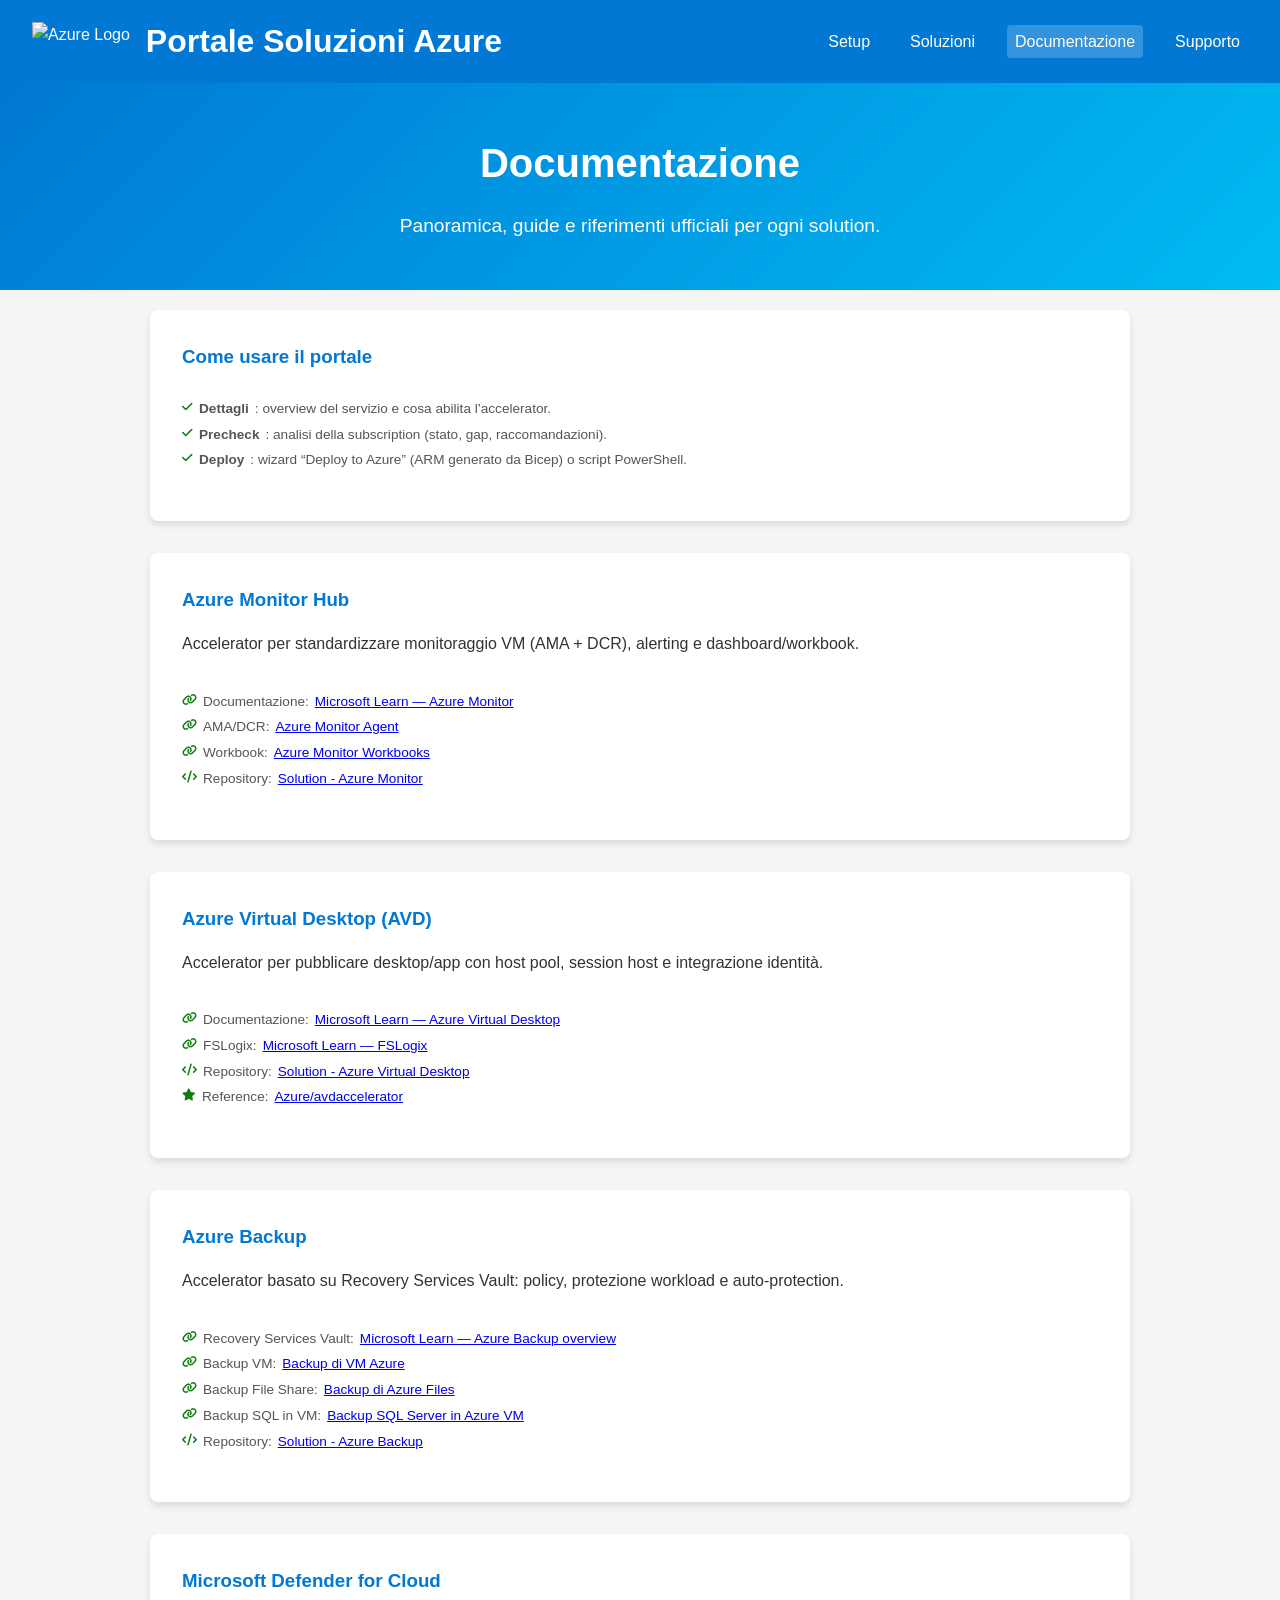
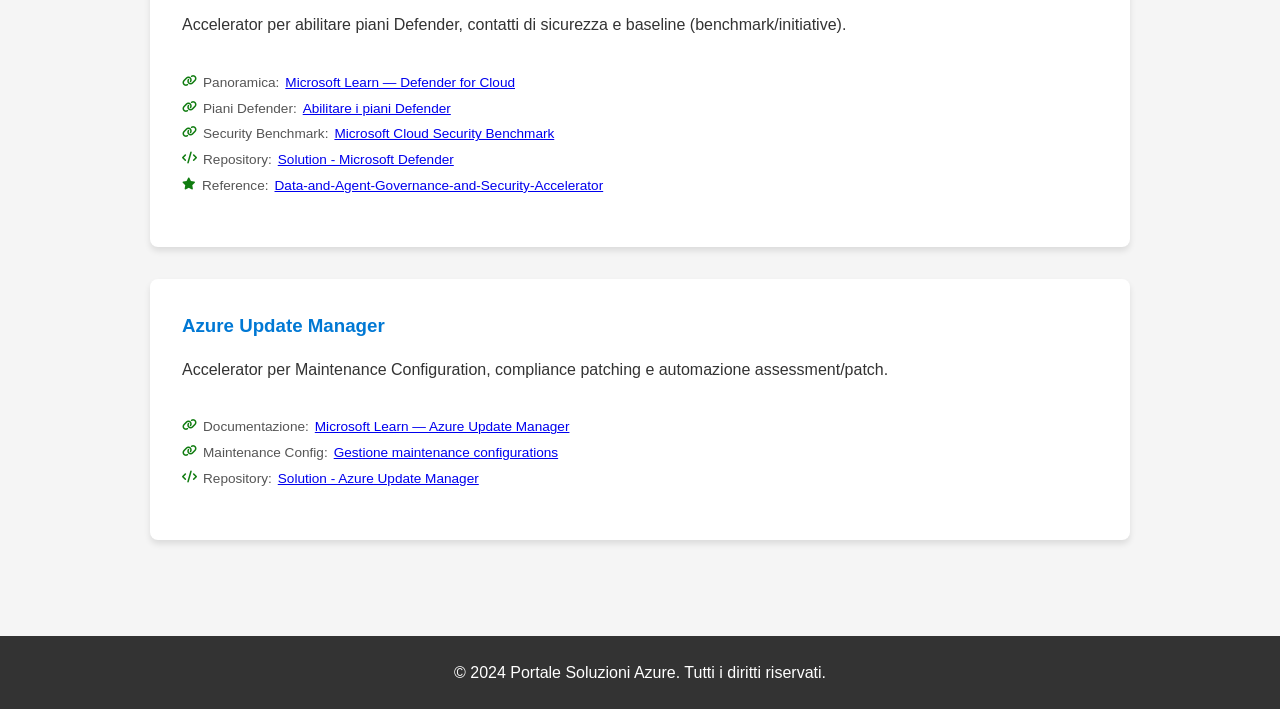
==== Azure Solution Portal/Frontend/documentation.html @ 5adfaa5d "feat(portal): docs page + improve Backup/Defender/Update deploy" ====
<!DOCTYPE html>
<html lang="it">
<head>
    <meta charset="UTF-8">
    <meta name="viewport" content="width=device-width, initial-scale=1.0">
    <title>Portale Soluzioni Azure — Documentazione</title>
    <link rel="stylesheet" href="styles.css">
    <link rel="stylesheet" href="https://cdnjs.cloudflare.com/ajax/libs/font-awesome/6.0.0/css/all.min.css">
</head>
<body>
    <header>
        <div class="logo">
            <img src="https://raw.githubusercontent.com/Azure/azure-quickstart-templates/master/1-CONTRIBUTION-GUIDE/images/Azure.png" alt="Azure Logo">
            <h1>Portale Soluzioni Azure</h1>
        </div>
        <nav>
            <ul>
                <li><a href="setup.html">Setup</a></li>
                <li><a href="index.html">Soluzioni</a></li>
                <li><a href="documentation.html" class="active">Documentazione</a></li>
                <li><a href="#">Supporto</a></li>
            </ul>
        </nav>
    </header>

    <main>
        <section class="hero">
            <h2>Documentazione</h2>
            <p>Panoramica, guide e riferimenti ufficiali per ogni solution.</p>
        </section>

        <section class="solutions" style="padding-top: 20px;">
            <div class="solution-grid" style="grid-template-columns: 1fr; max-width: 980px; margin: 0 auto;">

                <div class="solution-card" id="howto">
                    <h3>Come usare il portale</h3>
                    <ul class="solution-features">
                        <li><i class="fas fa-check"></i> <b>Dettagli</b>: overview del servizio e cosa abilita l’accelerator.</li>
                        <li><i class="fas fa-check"></i> <b>Precheck</b>: analisi della subscription (stato, gap, raccomandazioni).</li>
                        <li><i class="fas fa-check"></i> <b>Deploy</b>: wizard “Deploy to Azure” (ARM generato da Bicep) o script PowerShell.</li>
                    </ul>
                </div>

                <div class="solution-card" id="azure-monitor">
                    <h3>Azure Monitor Hub</h3>
                    <p>Accelerator per standardizzare monitoraggio VM (AMA + DCR), alerting e dashboard/workbook.</p>
                    <ul class="solution-features">
                        <li><i class="fas fa-link"></i> Documentazione: <a target="_blank" href="https://learn.microsoft.com/azure/azure-monitor/">Microsoft Learn — Azure Monitor</a></li>
                        <li><i class="fas fa-link"></i> AMA/DCR: <a target="_blank" href="https://learn.microsoft.com/azure/azure-monitor/agents/azure-monitor-agent-overview">Azure Monitor Agent</a></li>
                        <li><i class="fas fa-link"></i> Workbook: <a target="_blank" href="https://learn.microsoft.com/azure/azure-monitor/visualize/workbooks-overview">Azure Monitor Workbooks</a></li>
                        <li><i class="fas fa-code"></i> Repository: <a target="_blank" href="https://github.com/fabiozappa1990x/Azure-Solution-Portal/tree/main/Solution%20-%20Azure%20Monitor">Solution - Azure Monitor</a></li>
                    </ul>
                </div>

                <div class="solution-card" id="avd">
                    <h3>Azure Virtual Desktop (AVD)</h3>
                    <p>Accelerator per pubblicare desktop/app con host pool, session host e integrazione identità.</p>
                    <ul class="solution-features">
                        <li><i class="fas fa-link"></i> Documentazione: <a target="_blank" href="https://learn.microsoft.com/azure/virtual-desktop/">Microsoft Learn — Azure Virtual Desktop</a></li>
                        <li><i class="fas fa-link"></i> FSLogix: <a target="_blank" href="https://learn.microsoft.com/fslogix/">Microsoft Learn — FSLogix</a></li>
                        <li><i class="fas fa-code"></i> Repository: <a target="_blank" href="https://github.com/fabiozappa1990x/Azure-Solution-Portal/tree/main/Solution%20-%20Azure%20Virtual%20Desktop">Solution - Azure Virtual Desktop</a></li>
                        <li><i class="fas fa-star"></i> Reference: <a target="_blank" href="https://github.com/Azure/avdaccelerator">Azure/avdaccelerator</a></li>
                    </ul>
                </div>

                <div class="solution-card" id="backup">
                    <h3>Azure Backup</h3>
                    <p>Accelerator basato su Recovery Services Vault: policy, protezione workload e auto-protection.</p>
                    <ul class="solution-features">
                        <li><i class="fas fa-link"></i> Recovery Services Vault: <a target="_blank" href="https://learn.microsoft.com/azure/backup/backup-overview">Microsoft Learn — Azure Backup overview</a></li>
                        <li><i class="fas fa-link"></i> Backup VM: <a target="_blank" href="https://learn.microsoft.com/azure/backup/backup-azure-vms-introduction">Backup di VM Azure</a></li>
                        <li><i class="fas fa-link"></i> Backup File Share: <a target="_blank" href="https://learn.microsoft.com/azure/backup/backup-afs">Backup di Azure Files</a></li>
                        <li><i class="fas fa-link"></i> Backup SQL in VM: <a target="_blank" href="https://learn.microsoft.com/azure/backup/backup-sql-server-azure-vm">Backup SQL Server in Azure VM</a></li>
                        <li><i class="fas fa-code"></i> Repository: <a target="_blank" href="https://github.com/fabiozappa1990x/Azure-Solution-Portal/tree/main/Solution%20-%20Azure%20Backup">Solution - Azure Backup</a></li>
                    </ul>
                </div>

                <div class="solution-card" id="defender">
                    <h3>Microsoft Defender for Cloud</h3>
                    <p>Accelerator per abilitare piani Defender, contatti di sicurezza e baseline (benchmark/initiative).</p>
                    <ul class="solution-features">
                        <li><i class="fas fa-link"></i> Panoramica: <a target="_blank" href="https://learn.microsoft.com/azure/defender-for-cloud/defender-for-cloud-introduction">Microsoft Learn — Defender for Cloud</a></li>
                        <li><i class="fas fa-link"></i> Piani Defender: <a target="_blank" href="https://learn.microsoft.com/azure/defender-for-cloud/enable-enhanced-security">Abilitare i piani Defender</a></li>
                        <li><i class="fas fa-link"></i> Security Benchmark: <a target="_blank" href="https://learn.microsoft.com/azure/governance/policy/samples/microsoft-cloud-security-benchmark">Microsoft Cloud Security Benchmark</a></li>
                        <li><i class="fas fa-code"></i> Repository: <a target="_blank" href="https://github.com/fabiozappa1990x/Azure-Solution-Portal/tree/main/Solution%20-%20Microsoft%20Defender">Solution - Microsoft Defender</a></li>
                        <li><i class="fas fa-star"></i> Reference: <a target="_blank" href="https://github.com/microsoft/Data-and-Agent-Governance-and-Security-Accelerator">Data-and-Agent-Governance-and-Security-Accelerator</a></li>
                    </ul>
                </div>

                <div class="solution-card" id="update-manager">
                    <h3>Azure Update Manager</h3>
                    <p>Accelerator per Maintenance Configuration, compliance patching e automazione assessment/patch.</p>
                    <ul class="solution-features">
                        <li><i class="fas fa-link"></i> Documentazione: <a target="_blank" href="https://learn.microsoft.com/azure/update-manager/overview">Microsoft Learn — Azure Update Manager</a></li>
                        <li><i class="fas fa-link"></i> Maintenance Config: <a target="_blank" href="https://learn.microsoft.com/azure/update-manager/manage-maintenance-configurations">Gestione maintenance configurations</a></li>
                        <li><i class="fas fa-code"></i> Repository: <a target="_blank" href="https://github.com/fabiozappa1990x/Azure-Solution-Portal/tree/main/Solution%20-%20Azure%20Update%20Manager">Solution - Azure Update Manager</a></li>
                    </ul>
                </div>

            </div>
        </section>
    </main>

    <footer>
        <p>&copy; 2024 Portale Soluzioni Azure. Tutti i diritti riservati.</p>
    </footer>
</body>
</html>
---- Azure Solution Portal/Frontend/styles.css ----
/* Stili generali */
* {
    margin: 0;
    padding: 0;
    box-sizing: border-box;
    font-family: 'Segoe UI', Tahoma, Geneva, Verdana, sans-serif;
}

:root {
    --primary-color: #0078d4;
    --secondary-color: #00bcf2;
    --success-color: #107c10;
    --warning-color: #ff8c00;
    --danger-color: #d13438;
    --light-bg: #f9f9f9;
    --border-color: #ddd;
    --text-color: #333;
    --text-secondary: #666;
    --hover-color: #f0f0f0;
}

body {
    background-color: #f5f5f5;
    color: #333;
    line-height: 1.6;
}

/* Header */
header {
    background-color: #0078d4;
    color: white;
    padding: 1rem 2rem;
    display: flex;
    justify-content: space-between;
    align-items: center;
    box-shadow: 0 2px 5px rgba(0, 0, 0, 0.1);
}

.logo {
    display: flex;
    align-items: center;
}

.logo img {
    height: 40px;
    margin-right: 1rem;
}

nav ul {
    display: flex;
    list-style: none;
}

nav ul li {
    margin-left: 1.5rem;
}

nav ul li a {
    color: white;
    text-decoration: none;
    font-weight: 500;
    padding: 0.5rem;
    border-radius: 4px;
    transition: background-color 0.3s;
}

nav ul li a:hover, nav ul li a.active {
    background-color: rgba(255, 255, 255, 0.2);
}

/* Hero section */
.hero {
    background: linear-gradient(135deg, #0078d4, #00bcf2);
    color: white;
    text-align: center;
    padding: 3rem 1rem;
}

.hero h2 {
    font-size: 2.5rem;
    margin-bottom: 1rem;
}

.hero p {
    font-size: 1.2rem;
    max-width: 800px;
    margin: 0 auto;
}

/* Solutions section */
.solutions {
    padding: 3rem 2rem;
}

.solutions h2 {
    text-align: center;
    margin-bottom: 2rem;
    color: #0078d4;
}

.solution-grid {
    display: grid;
    grid-template-columns: repeat(auto-fill, minmax(300px, 1fr));
    gap: 2rem;
    max-width: 1200px;
    margin: 0 auto;
}

.solution-card {
    background-color: white;
    border-radius: 8px;
    padding: 2rem;
    box-shadow: 0 4px 6px rgba(0, 0, 0, 0.1);
    transition: transform 0.3s, box-shadow 0.3s;
    display: flex;
    flex-direction: column;
}

.solution-card:hover {
    transform: translateY(-5px);
    box-shadow: 0 10px 20px rgba(0, 0, 0, 0.1);
}

.solution-icon {
    font-size: 2.5rem;
    color: #0078d4;
    margin-bottom: 1rem;
    text-align: center;
}

.solution-card h3 {
    margin-bottom: 1rem;
    color: #0078d4;
}

.solution-card p {
    margin-bottom: 1.5rem;
    flex-grow: 1;
}

.solution-actions {
    display: flex;
    justify-content: space-between;
    margin-top: auto;
    gap: 0.5rem;
}

.btn-details, .btn-deploy, .btn-precheck {
    padding: 0.5rem 1rem;
    border: none;
    border-radius: 4px;
    cursor: pointer;
    font-weight: 500;
    transition: background-color 0.3s;
    flex: 1;
}

.btn-details {
    background-color: #f0f0f0;
    color: #333;
}

.btn-details:hover {
    background-color: #e0e0e0;
}

.btn-deploy {
    background-color: #0078d4;
    color: white;
}

.btn-deploy:hover {
    background-color: #006cbe;
}

.btn-precheck {
    background-color: #00bcf2;
    color: white;
}

.btn-precheck:hover {
    background-color: #00a6d6;
}

/* Modal */
.modal {
    display: none;
    position: fixed;
    z-index: 1000;
    left: 0;
    top: 0;
    width: 100%;
    height: 100%;
    background-color: rgba(0, 0, 0, 0.5);
    overflow: auto;
}

.modal-content {
    position: relative;
    background-color: white;
    margin: 5% auto;
    padding: 2rem;
    border-radius: 8px;
    max-width: 900px;
    box-shadow: 0 5px 15px rgba(0, 0, 0, 0.3);
    max-height: 85vh;
    overflow-y: auto;
}

.close-modal {
    position: absolute;
    top: 1rem;
    right: 1.5rem;
    font-size: 1.8rem;
    cursor: pointer;
    color: #999;
    transition: color 0.3s, transform 0.2s;
    z-index: 1001;
    width: 30px;
    height: 30px;
    display: flex;
    align-items: center;
    justify-content: center;
    background: none;
    border: none;
    padding: 0;
    line-height: 1;
}

.close-modal:hover {
    color: #333;
    transform: rotate(90deg);
}

.close-modal:active {
    transform: rotate(90deg) scale(0.9);
}

.deploy-options {
    display: flex;
    margin: 2rem 0;
    padding: 1.5rem;
    background-color: #f9f9f9;
    border-radius: 8px;
    align-items: center;
}

.deploy-button {
    display: flex;
    align-items: center;
    justify-content: center;
    padding: 0.75rem 1.5rem;
    border: none;
    border-radius: 4px;
    cursor: pointer;
    font-weight: 500;
    transition: background-color 0.3s;
    text-decoration: none;
    margin-right: 1.5rem;
    min-width: 150px;
}

.deploy-button img {
    max-width: 150px;
}

.script-deploy {
    background-color: #333;
    color: white;
    font-size: 1rem;
}

.script-deploy:hover {
    background-color: #555;
}

.deploy-info {
    flex-grow: 1;
}

.deploy-info h4 {
    margin-bottom: 0.5rem;
    color: #0078d4;
}

.deploy-info pre {
    background-color: #f0f0f0;
    padding: 1rem;
    border-radius: 4px;
    overflow-x: auto;
    margin-top: 1rem;
}

/* Precheck Form e Report */
.precheck-form {
    margin: 1.5rem 0;
    padding: 1.5rem;
    background-color: #f9f9f9;
    border-radius: 8px;
}

.form-group {
    margin-bottom: 1rem;
}

.form-group label {
    display: block;
    margin-bottom: 0.5rem;
    font-weight: 500;
}

.form-group input {
    width: 100%;
    padding: 0.75rem;
    border: 1px solid #ddd;
    border-radius: 4px;
    font-size: 1rem;
}

.btn-primary {
    background-color: var(--primary-color);
    color: white;
    padding: 0.75rem 1.5rem;
    border: none;
    border-radius: 4px;
    cursor: pointer;
    font-weight: 500;
    margin-top: 1rem;
    transition: background-color 0.3s;
}

.btn-primary:hover {
    background-color: #006cbe;
}

.btn-secondary {
    background-color: var(--light-bg);
    color: var(--text-color);
    padding: 0.75rem 1.5rem;
    border: 1px solid var(--border-color);
    border-radius: 4px;
    cursor: pointer;
    font-weight: 500;
    transition: background-color 0.3s;
}

.btn-secondary:hover {
    background-color: #e0e0e0;
}

.btn-link {
    color: var(--primary-color);
    text-decoration: none;
    padding: 0.75rem 1.5rem;
    border-radius: 4px;
    transition: background-color 0.3s;
    display: inline-block;
}

.btn-link:hover {
    background-color: rgba(0, 120, 212, 0.1);
}

/* Loading Spinner */
.precheck-loading {
    text-align: center;
    padding: 3rem 2rem;
    display: none;
}

.precheck-loading .spinner {
    border: 5px solid rgba(0, 120, 212, 0.1);
    width: 60px;
    height: 60px;
    border-radius: 50%;
    border-left-color: var(--primary-color);
    border-top-color: var(--primary-color);
    animation: spin 1s linear infinite;
    margin: 0 auto 1.5rem;
}

@keyframes spin {
    0% { transform: rotate(0deg); }
    100% { transform: rotate(360deg); }
}

.precheck-loading p {
    font-size: 1.1rem;
    color: var(--text-color);
    margin: 1rem 0;
    font-weight: 500;
}

.loading-steps {
    margin-top: 2rem;
    text-align: left;
    max-width: 500px;
    margin-left: auto;
    margin-right: auto;
}

.loading-step {
    padding: 0.75rem 1rem;
    margin: 0.5rem 0;
    background-color: var(--light-bg);
    border-radius: 6px;
    display: flex;
    align-items: center;
    gap: 0.75rem;
    border-left: 4px solid var(--primary-color);
}

.loading-step i {
    color: var(--primary-color);
    font-size: 1.2rem;
    min-width: 24px;
}

.precheck-results {
    margin-top: 2rem;
}

.report-header {
    background-color: #f9f9f9;
    padding: 1rem;
    border-radius: 8px 8px 0 0;
    border-bottom: 2px solid #eee;
}

.report-summary {
    display: flex;
    justify-content: space-between;
    flex-wrap: wrap;
}

.summary-item {
    margin-right: 1.5rem;
    margin-bottom: 0.5rem;
}

.summary-label {
    font-weight: 500;
    margin-right: 0.5rem;
}

.status-badge {
    padding: 0.25rem 0.75rem;
    border-radius: 20px;
    font-weight: 500;
    font-size: 0.9rem;
}

.status-success {
    background-color: rgba(16, 124, 16, 0.2);
    color: var(--success-color);
}

.status-warning {
    background-color: rgba(255, 140, 0, 0.2);
    color: var(--warning-color);
}

.status-danger {
    background-color: rgba(209, 52, 56, 0.2);
    color: var(--danger-color);
}

.status-info {
    background-color: rgba(0, 120, 212, 0.2);
    color: var(--primary-color);
}

.report-actions {
    display: flex;
    justify-content: flex-end;
    margin-top: 1.5rem;
    gap: 1rem;
}

/* Footer */
footer {
    background-color: #333;
    color: white;
    text-align: center;
    padding: 1.5rem;
    margin-top: 3rem;
}

/* Stili per i tab */
.tabs-container {
    margin: 20px 0;
}

.tabs-nav {
    display: flex;
    border-bottom: 1px solid var(--border-color);
    margin-bottom: 20px;
    overflow-x: auto;
}

.tab-button {
    padding: 10px 15px;
    background: none;
    border: none;
    border-bottom: 3px solid transparent;
    cursor: pointer;
    font-weight: 500;
    color: var(--text-color);
    transition: all 0.3s ease;
    white-space: nowrap;
}

.tab-button:hover {
    color: var(--primary-color);
}

.tab-button.active {
    color: var(--primary-color);
    border-bottom: 3px solid var(--primary-color);
}

.tab-pane {
    display: none;
    animation: fadeIn 0.5s;
}

.tab-pane.active {
    display: block;
}

/* Stili per le tabelle di risorse */
.resource-table-container {
    overflow-x: auto;
    margin-bottom: 20px;
}

.resource-table {
    width: 100%;
    border-collapse: collapse;
    margin-top: 10px;
}

.resource-table th, 
.resource-table td {
    padding: 10px;
    text-align: left;
    border-bottom: 1px solid var(--border-color);
}

.resource-table th {
    background-color: var(--light-bg);
    font-weight: 600;
}

.resource-table tr:hover {
    background-color: var(--hover-color);
}

/* Stili per le card statistiche */
.overview-stats {
    display: flex;
    flex-wrap: wrap;
    gap: 20px;
    margin: 20px 0;
}

.stat-card {
    background-color: var(--light-bg);
    border-radius: 8px;
    padding: 15px;
    min-width: 120px;
    flex: 1;
    text-align: center;
    box-shadow: 0 2px 4px rgba(0, 0, 0, 0.05);
}

.stat-icon {
    font-size: 24px;
    color: var(--primary-color);
    margin-bottom: 10px;
}

.stat-value {
    font-size: 28px;
    font-weight: 700;
    margin-bottom: 5px;
    color: var(--primary-color);
}

.stat-label {
    font-size: 14px;
    color: var(--text-secondary);
}

/* Stili per le raccomandazioni */
.recommendations-container {
    background-color: var(--light-bg);
    border-radius: 8px;
    padding: 15px;
}

.recommendation-item {
    margin-bottom: 15px;
    padding-bottom: 15px;
    border-bottom: 1px solid var(--border-color);
}

.recommendation-item:last-child {
    margin-bottom: 0;
    padding-bottom: 0;
    border-bottom: none;
}

.recommendation-title {
    font-weight: 600;
    margin-bottom: 5px;
    display: flex;
    align-items: center;
}

.recommendation-title i {
    margin-right: 8px;
    font-size: 1.1rem;
}

.recommendation-description {
    margin-left: 25px;
    font-size: 14px;
    color: var(--text-secondary);
}

@keyframes fadeIn {
    from { opacity: 0; }
    to { opacity: 1; }
}

/* Authentication Status Styles */
.auth-status {
    display: flex;
    align-items: center;
    margin-left: auto;
}

.auth-indicator {
    display: flex;
    align-items: center;
    gap: 0.5rem;
    padding: 0.5rem 1rem;
    background-color: rgba(255, 255, 255, 0.1);
    border-radius: 20px;
    color: white;
    font-size: 0.9rem;
}

.auth-indicator.authenticated {
    background-color: rgba(76, 175, 80, 0.2);
    border: 1px solid #4caf50;
}

.auth-indicator.authenticated i {
    color: #4caf50;
}

.auth-indicator.not-authenticated {
    background-color: rgba(244, 67, 54, 0.2);
    border: 1px solid #f44336;
}

.auth-indicator.not-authenticated i {
    color: #f44336;
}

.auth-button {
    background: linear-gradient(135deg, var(--primary-color), var(--secondary-color));
    color: white;
    border: none;
    padding: 0.4rem 0.8rem;
    border-radius: 15px;
    cursor: pointer;
    font-size: 0.8rem;
    font-weight: 500;
    transition: all 0.3s ease;
}

.auth-button:hover {
    transform: translateY(-1px);
    box-shadow: 0 4px 8px rgba(0, 0, 0, 0.2);
}

.auth-button:disabled {
    opacity: 0.6;
    cursor: not-allowed;
    transform: none;
}

/* Responsive */
@media (max-width: 768px) {
    header {
        flex-direction: column;
        gap: 1rem;
    }
    
    nav ul {
        flex-direction: column;
        gap: 0.5rem;
    }
    
    .solution-grid {
        grid-template-columns: 1fr;
    }
    
    .overview-stats {
        flex-direction: column;
    }
    
    .tabs-nav {
        flex-wrap: wrap;
    }
    
    .modal-content {
        margin: 2% auto;
        padding: 1rem;
        max-height: 95vh;
    }
}

/* =========================================================
   NUOVI STILI - SOLUTION CARDS AGGIORNATE
   ========================================================= */

/* Icona card colorata */
.solution-icon {
    width: 64px;
    height: 64px;
    border-radius: 12px;
    display: flex;
    align-items: center;
    justify-content: center;
    margin-bottom: 1rem;
    font-size: 1.8rem;
    color: white;
    flex-shrink: 0;
}

/* Badge disponibilità */
.solution-badge {
    display: inline-block;
    padding: 2px 10px;
    border-radius: 12px;
    font-size: 0.72rem;
    font-weight: 600;
    text-transform: uppercase;
    letter-spacing: 0.5px;
    margin-bottom: 0.6rem;
}

.badge-available {
    background-color: #d4edda;
    color: #155724;
}

.badge-coming-soon {
    background-color: #fff3cd;
    color: #856404;
}

/* Feature list nelle card */
.solution-features {
    list-style: none;
    margin: 0.5rem 0 1rem 0;
    padding: 0;
    flex-grow: 1;
}

.solution-features li {
    font-size: 0.85rem;
    color: #555;
    padding: 2px 0;
    display: flex;
    align-items: flex-start;
    gap: 6px;
}

.solution-features li i {
    color: #107c10;
    font-size: 0.75rem;
    margin-top: 3px;
    flex-shrink: 0;
}

/* Modal large (precheck) */
.modal-large .modal-content,
.modal-content.modal-large {
    max-width: 1100px;
}

/* Grid con 5 card (auto-fill da 280px) */
.solution-grid {
    grid-template-columns: repeat(auto-fill, minmax(280px, 1fr));
}

/* Rimuovi il grow dal p quando ci sono le features */
.solution-card:has(.solution-features) > p {
    flex-grow: 0;
}

/* ── Deploy Modal — Primary / Optional layout ── */
.deploy-primary {
    background: linear-gradient(135deg, #f0f8ff, #e8f4fc);
    border: 2px solid #0078d4;
    border-radius: 10px;
    padding: 20px;
    margin-bottom: 16px;
}

.deploy-optional {
    background: #f9f9f9;
    border: 1px dashed #ccc;
    border-radius: 10px;
    padding: 20px;
}

.deploy-ps-icon {
    width: 48px;
    height: 48px;
    background: #2d2d2d;
    border-radius: 8px;
    display: flex;
    align-items: center;
    justify-content: center;
    color: #0f0;
    font-size: 1.3rem;
    flex-shrink: 0;
}

.badge-optional {
    background: #f0f0f0;
    color: #666;
    font-size: 0.72rem;
    padding: 2px 8px;
    border-radius: 12px;
    font-weight: 400;
    margin-left: 6px;
    vertical-align: middle;
}

/* Download PS1 button */
.btn-ps-download {
    display: inline-flex;
    align-items: center;
    gap: 7px;
    background: #2d2d2d;
    color: #fff;
    padding: 8px 16px;
    border-radius: 6px;
    font-size: 0.88rem;
    font-weight: 500;
    text-decoration: none;
    transition: background 0.15s;
}
.btn-ps-download:hover { background: #444; }
.btn-ps-download i { color: #0f0; }

.ps-not-available {
    font-size: 0.82rem;
    color: #888;
}
.ps-not-available i { color: #0078d4; margin-right: 4px; }

/* Auth indicator con truncate lungo */
#auth-text {
    max-width: 200px;
    overflow: hidden;
    text-overflow: ellipsis;
    white-space: nowrap;
}
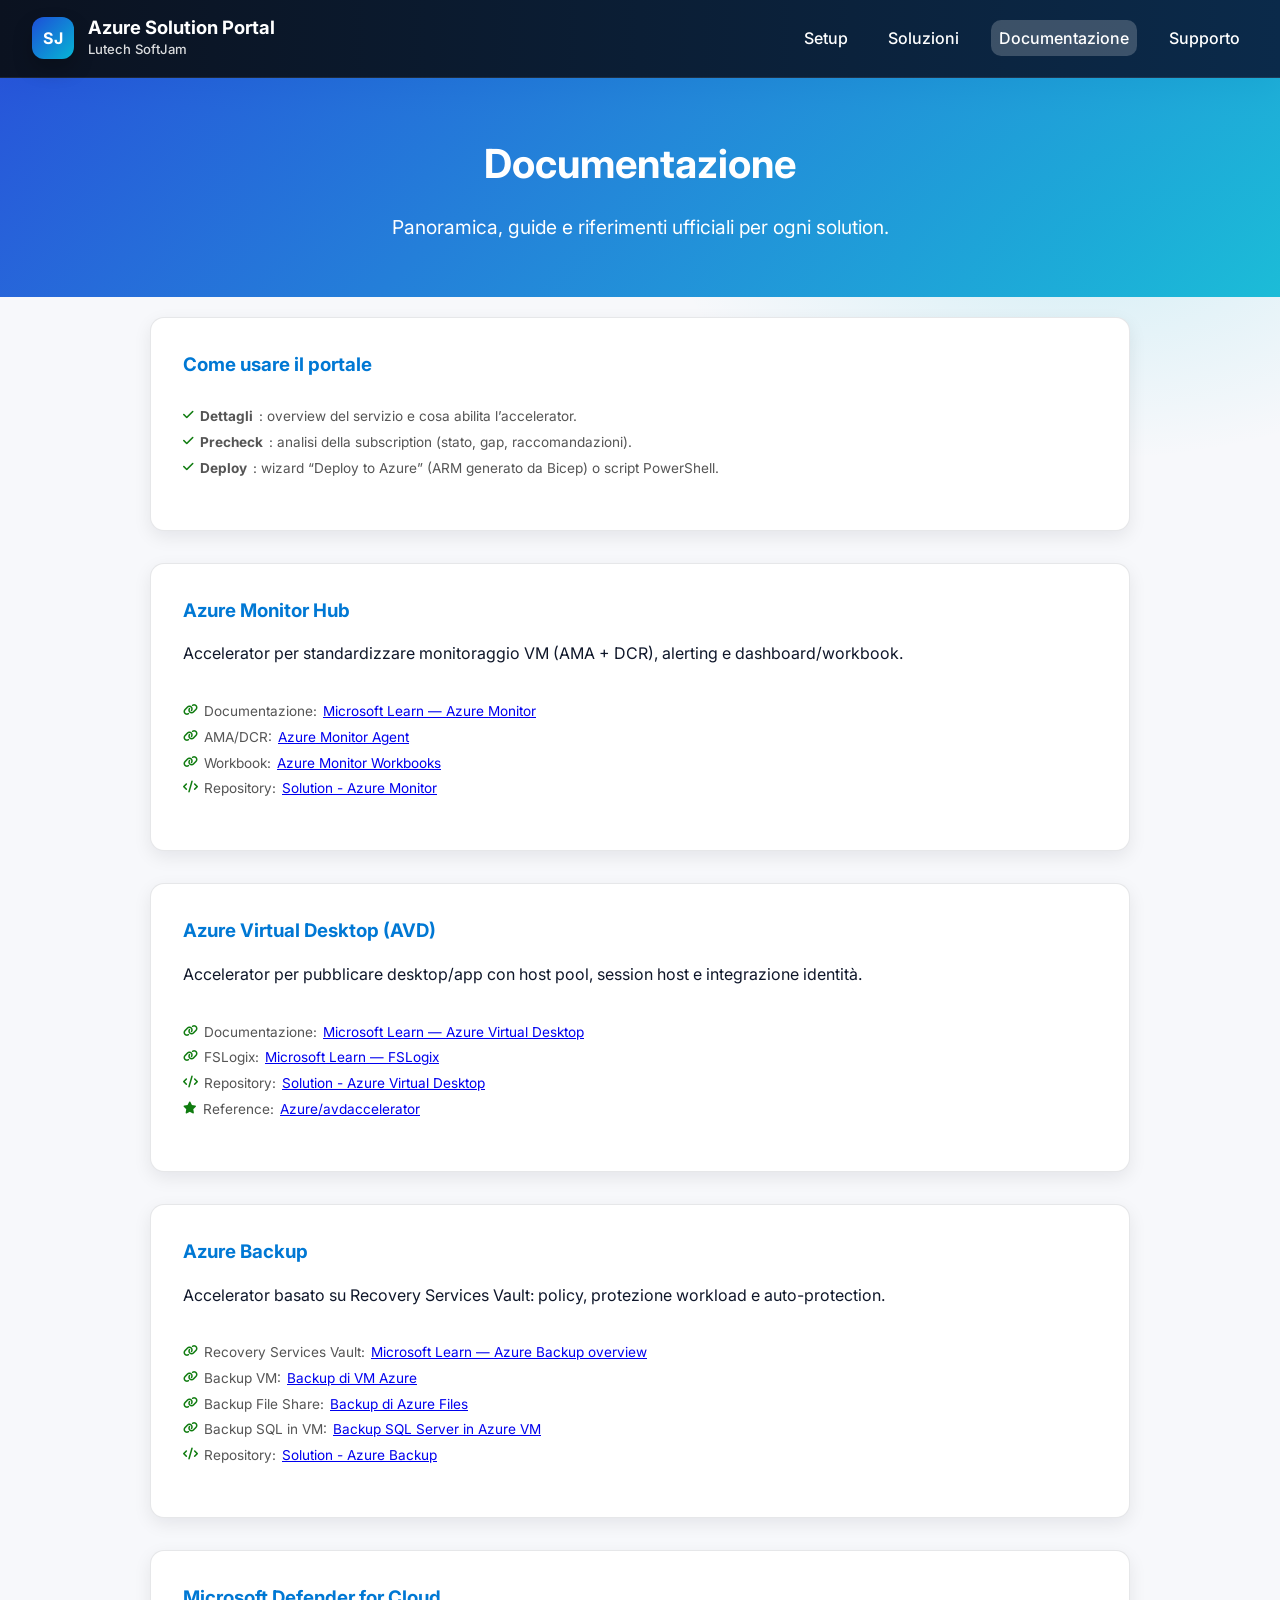
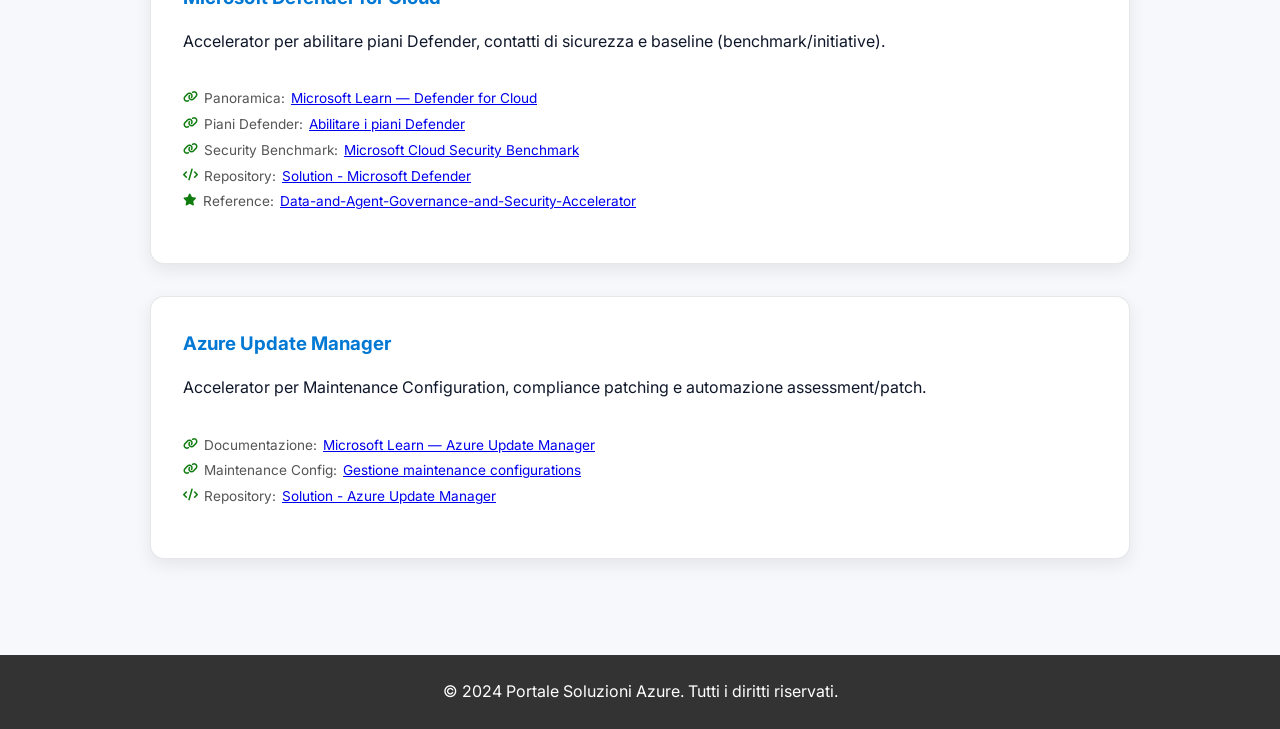
==== commit 854cd68d: "feat(ui): SoftJam theme + fix setup checks" ====
--- a/Azure Solution Portal/Frontend/documentation.html
+++ b/Azure Solution Portal/Frontend/documentation.html
@@ -10,8 +10,11 @@
 <body>
     <header>
         <div class="logo">
-            <img src="https://raw.githubusercontent.com/Azure/azure-quickstart-templates/master/1-CONTRIBUTION-GUIDE/images/Azure.png" alt="Azure Logo">
-            <h1>Portale Soluzioni Azure</h1>
+            <div class="brand-mark">SJ</div>
+            <div class="brand-text">
+                <h1>Azure Solution Portal</h1>
+                <div class="brand-sub">Lutech SoftJam</div>
+            </div>
         </div>
         <nav>
             <ul>
@@ -106,4 +109,3 @@
     </footer>
 </body>
 </html>
-
--- a/Azure Solution Portal/Frontend/styles.css
+++ b/Azure Solution Portal/Frontend/styles.css
@@ -1,9 +1,11 @@
 /* Stili generali */
+@import url('https://fonts.googleapis.com/css2?family=Inter:wght@400;500;600;700&display=swap');
+
 * {
     margin: 0;
     padding: 0;
     box-sizing: border-box;
-    font-family: 'Segoe UI', Tahoma, Geneva, Verdana, sans-serif;
+    font-family: 'Inter', 'Segoe UI', Tahoma, Geneva, Verdana, sans-serif;
 }
 
 :root {
@@ -12,33 +14,49 @@
     --success-color: #107c10;
     --warning-color: #ff8c00;
     --danger-color: #d13438;
-    --light-bg: #f9f9f9;
-    --border-color: #ddd;
-    --text-color: #333;
-    --text-secondary: #666;
-    --hover-color: #f0f0f0;
+
+    /* Brand (Lutech SoftJam) */
+    --brand-dark: #0b1220;
+    --brand-surface: #0f172a;
+    --brand-accent: #1d4ed8;
+    --brand-accent-2: #06b6d4;
+
+    --light-bg: #f7f8fb;
+    --border-color: rgba(15, 23, 42, 0.10);
+    --text-color: #0f172a;
+    --text-secondary: rgba(15, 23, 42, 0.70);
+    --hover-color: rgba(15, 23, 42, 0.05);
+
+    --radius: 14px;
+    --shadow-sm: 0 6px 18px rgba(2, 6, 23, 0.08);
+    --shadow-md: 0 14px 40px rgba(2, 6, 23, 0.14);
 }
 
 body {
-    background-color: #f5f5f5;
-    color: #333;
+    background:
+        radial-gradient(900px 420px at 15% 0%, rgba(29, 78, 216, 0.16), rgba(255, 255, 255, 0) 60%),
+        radial-gradient(700px 380px at 85% 10%, rgba(6, 182, 212, 0.14), rgba(255, 255, 255, 0) 60%),
+        var(--light-bg);
+    color: var(--text-color);
     line-height: 1.6;
 }
 
 /* Header */
 header {
-    background-color: #0078d4;
-    color: white;
-    padding: 1rem 2rem;
+    background: linear-gradient(90deg, var(--brand-dark), #0b2a4a);
+    color: white;
+    padding: 1.05rem 2rem;
     display: flex;
     justify-content: space-between;
     align-items: center;
-    box-shadow: 0 2px 5px rgba(0, 0, 0, 0.1);
+    box-shadow: 0 10px 30px rgba(2, 6, 23, 0.25);
+    border-bottom: 1px solid rgba(255, 255, 255, 0.08);
 }
 
 .logo {
     display: flex;
     align-items: center;
+    gap: 0.9rem;
 }
 
 .logo img {
@@ -46,6 +64,31 @@
     margin-right: 1rem;
 }
 
+.brand-mark {
+    width: 42px;
+    height: 42px;
+    border-radius: 12px;
+    display: grid;
+    place-items: center;
+    font-weight: 700;
+    letter-spacing: 0.5px;
+    background: linear-gradient(135deg, var(--brand-accent), var(--brand-accent-2));
+    box-shadow: 0 10px 20px rgba(0, 0, 0, 0.22);
+}
+
+.brand-text h1 {
+    font-size: 1.15rem;
+    line-height: 1.1;
+    margin: 0;
+}
+
+.brand-sub {
+    font-size: 0.82rem;
+    opacity: 0.85;
+    font-weight: 500;
+    margin-top: 2px;
+}
+
 nav ul {
     display: flex;
     list-style: none;
@@ -60,7 +103,7 @@
     text-decoration: none;
     font-weight: 500;
     padding: 0.5rem;
-    border-radius: 4px;
+    border-radius: 10px;
     transition: background-color 0.3s;
 }
 
@@ -70,10 +113,10 @@
 
 /* Hero section */
 .hero {
-    background: linear-gradient(135deg, #0078d4, #00bcf2);
+    background: linear-gradient(135deg, rgba(29, 78, 216, 0.95), rgba(6, 182, 212, 0.9));
     color: white;
     text-align: center;
-    padding: 3rem 1rem;
+    padding: 3.4rem 1rem;
 }
 
 .hero h2 {
@@ -95,7 +138,7 @@
 .solutions h2 {
     text-align: center;
     margin-bottom: 2rem;
-    color: #0078d4;
+    color: var(--brand-dark);
 }
 
 .solution-grid {
@@ -108,17 +151,19 @@
 
 .solution-card {
     background-color: white;
-    border-radius: 8px;
+    border-radius: var(--radius);
     padding: 2rem;
-    box-shadow: 0 4px 6px rgba(0, 0, 0, 0.1);
-    transition: transform 0.3s, box-shadow 0.3s;
+    box-shadow: var(--shadow-sm);
+    border: 1px solid var(--border-color);
+    transition: transform 0.25s ease, box-shadow 0.25s ease, border-color 0.25s ease;
     display: flex;
     flex-direction: column;
 }
 
 .solution-card:hover {
     transform: translateY(-5px);
-    box-shadow: 0 10px 20px rgba(0, 0, 0, 0.1);
+    box-shadow: var(--shadow-md);
+    border-color: rgba(29, 78, 216, 0.18);
 }
 
 .solution-icon {
@@ -148,7 +193,7 @@
 .btn-details, .btn-deploy, .btn-precheck {
     padding: 0.5rem 1rem;
     border: none;
-    border-radius: 4px;
+    border-radius: 12px;
     cursor: pointer;
     font-weight: 500;
     transition: background-color 0.3s;
@@ -165,7 +210,7 @@
 }
 
 .btn-deploy {
-    background-color: #0078d4;
+    background: linear-gradient(135deg, var(--brand-accent), var(--primary-color));
     color: white;
 }
 
@@ -174,7 +219,7 @@
 }
 
 .btn-precheck {
-    background-color: #00bcf2;
+    background: linear-gradient(135deg, var(--brand-accent-2), var(--secondary-color));
     color: white;
 }
 
@@ -200,9 +245,9 @@
     background-color: white;
     margin: 5% auto;
     padding: 2rem;
-    border-radius: 8px;
+    border-radius: var(--radius);
     max-width: 900px;
-    box-shadow: 0 5px 15px rgba(0, 0, 0, 0.3);
+    box-shadow: var(--shadow-md);
     max-height: 85vh;
     overflow-y: auto;
 }
@@ -873,4 +918,4 @@
     overflow: hidden;
     text-overflow: ellipsis;
     white-space: nowrap;
-}+}
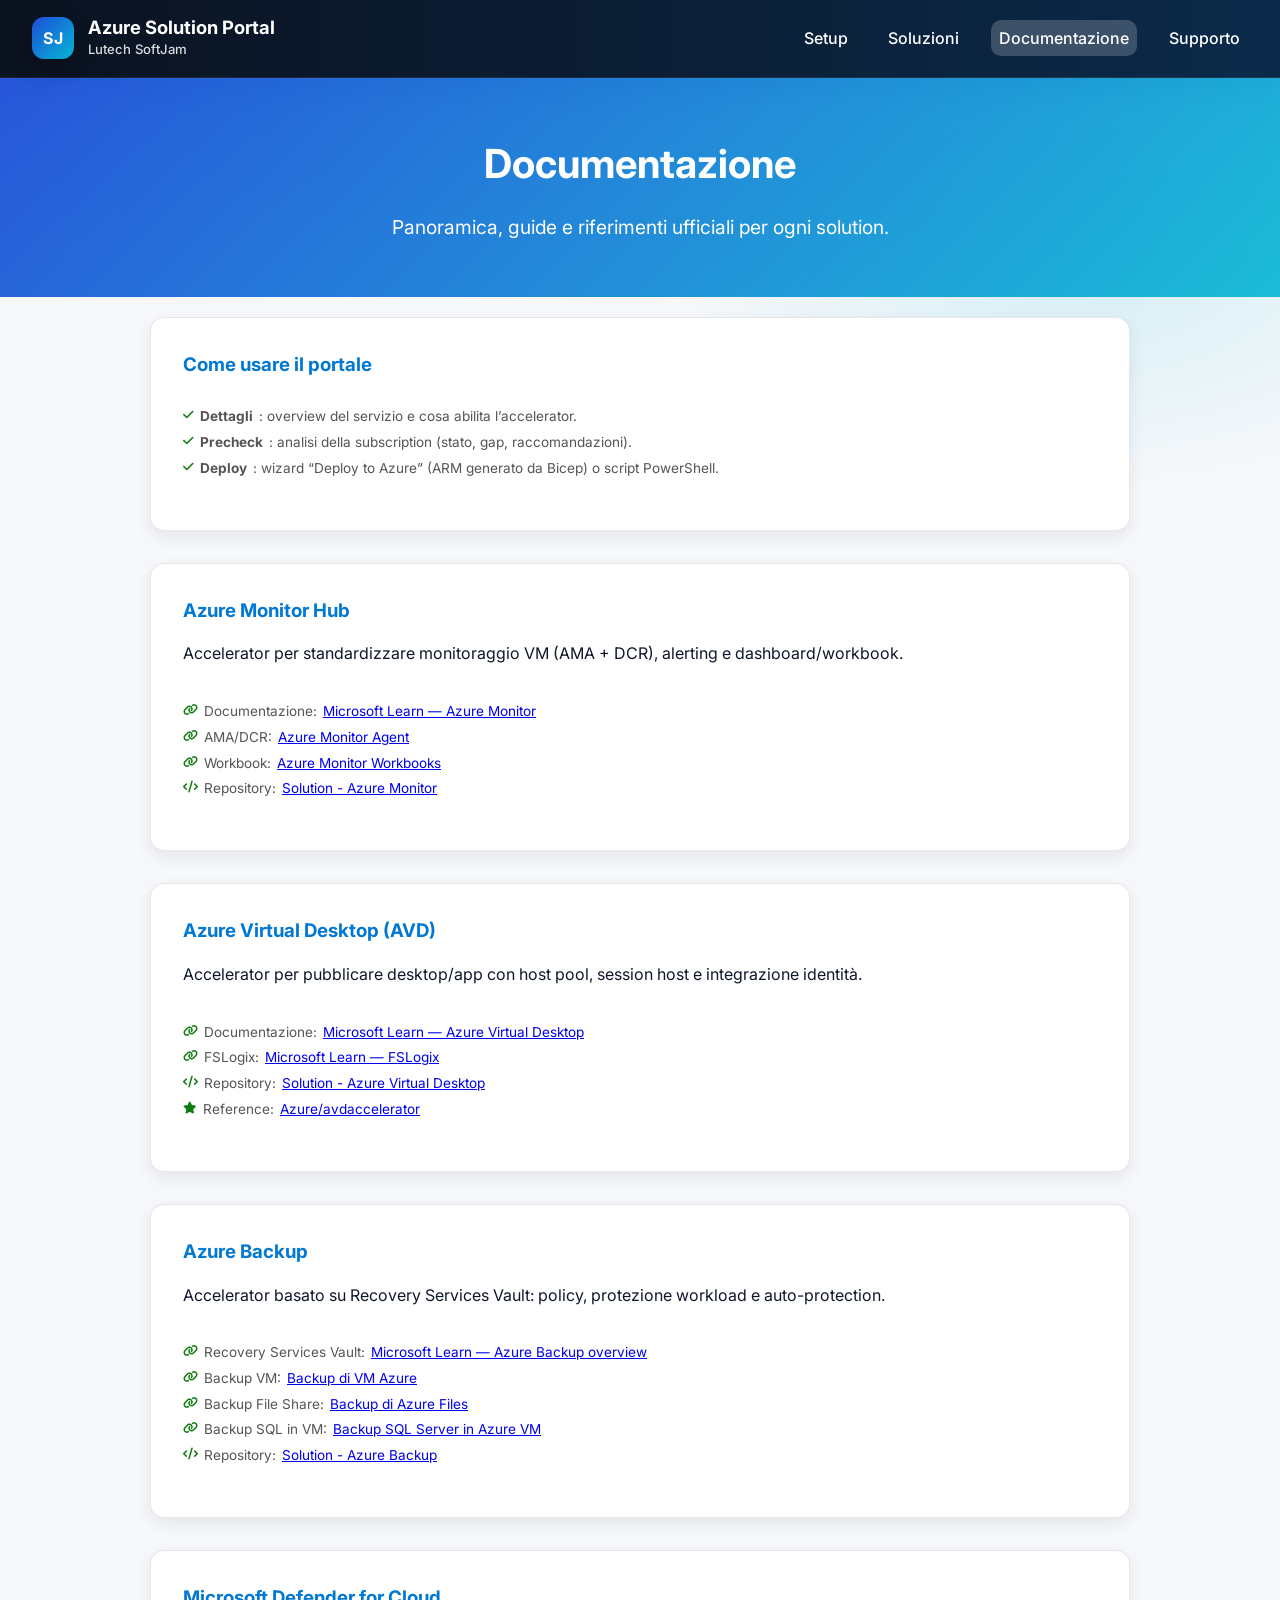
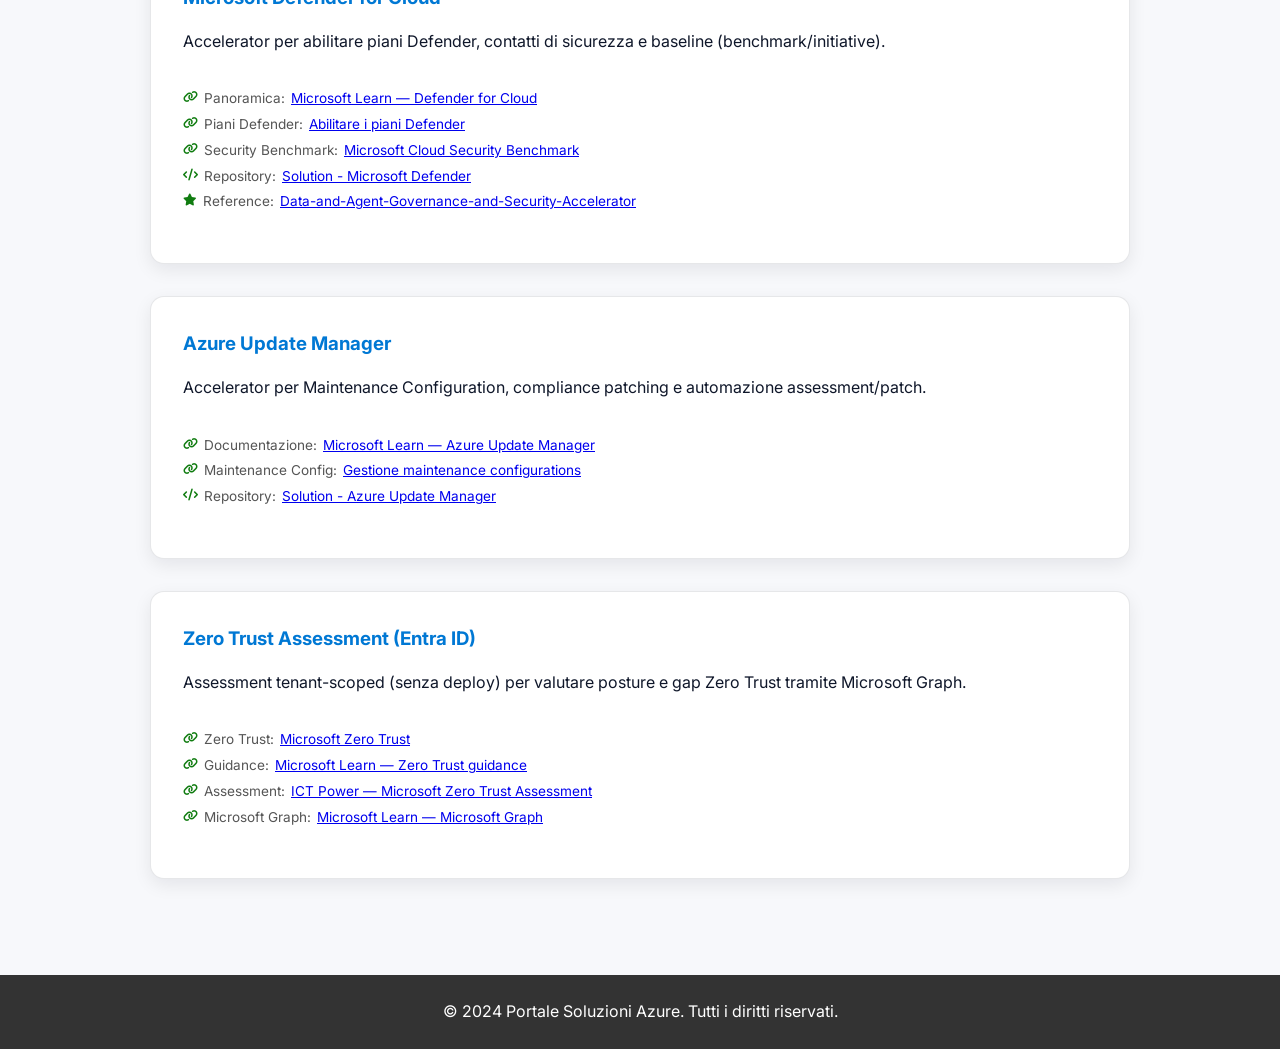
==== commit 6033ed7f: "Add Zero Trust tenant assessment (Graph)" ====
--- a/Azure Solution Portal/Frontend/documentation.html
+++ b/Azure Solution Portal/Frontend/documentation.html
@@ -100,6 +100,17 @@
                     </ul>
                 </div>
 
+                <div class="solution-card" id="zero-trust">
+                    <h3>Zero Trust Assessment (Entra ID)</h3>
+                    <p>Assessment tenant-scoped (senza deploy) per valutare posture e gap Zero Trust tramite Microsoft Graph.</p>
+                    <ul class="solution-features">
+                        <li><i class="fas fa-link"></i> Zero Trust: <a target="_blank" href="https://www.microsoft.com/security/business/zero-trust">Microsoft Zero Trust</a></li>
+                        <li><i class="fas fa-link"></i> Guidance: <a target="_blank" href="https://learn.microsoft.com/security/zero-trust/">Microsoft Learn — Zero Trust guidance</a></li>
+                        <li><i class="fas fa-link"></i> Assessment: <a target="_blank" href="https://www.ictpower.it/guide/microsoft-zero-trust-assessment.htm">ICT Power — Microsoft Zero Trust Assessment</a></li>
+                        <li><i class="fas fa-link"></i> Microsoft Graph: <a target="_blank" href="https://learn.microsoft.com/graph/overview">Microsoft Learn — Microsoft Graph</a></li>
+                    </ul>
+                </div>
+
             </div>
         </section>
     </main>
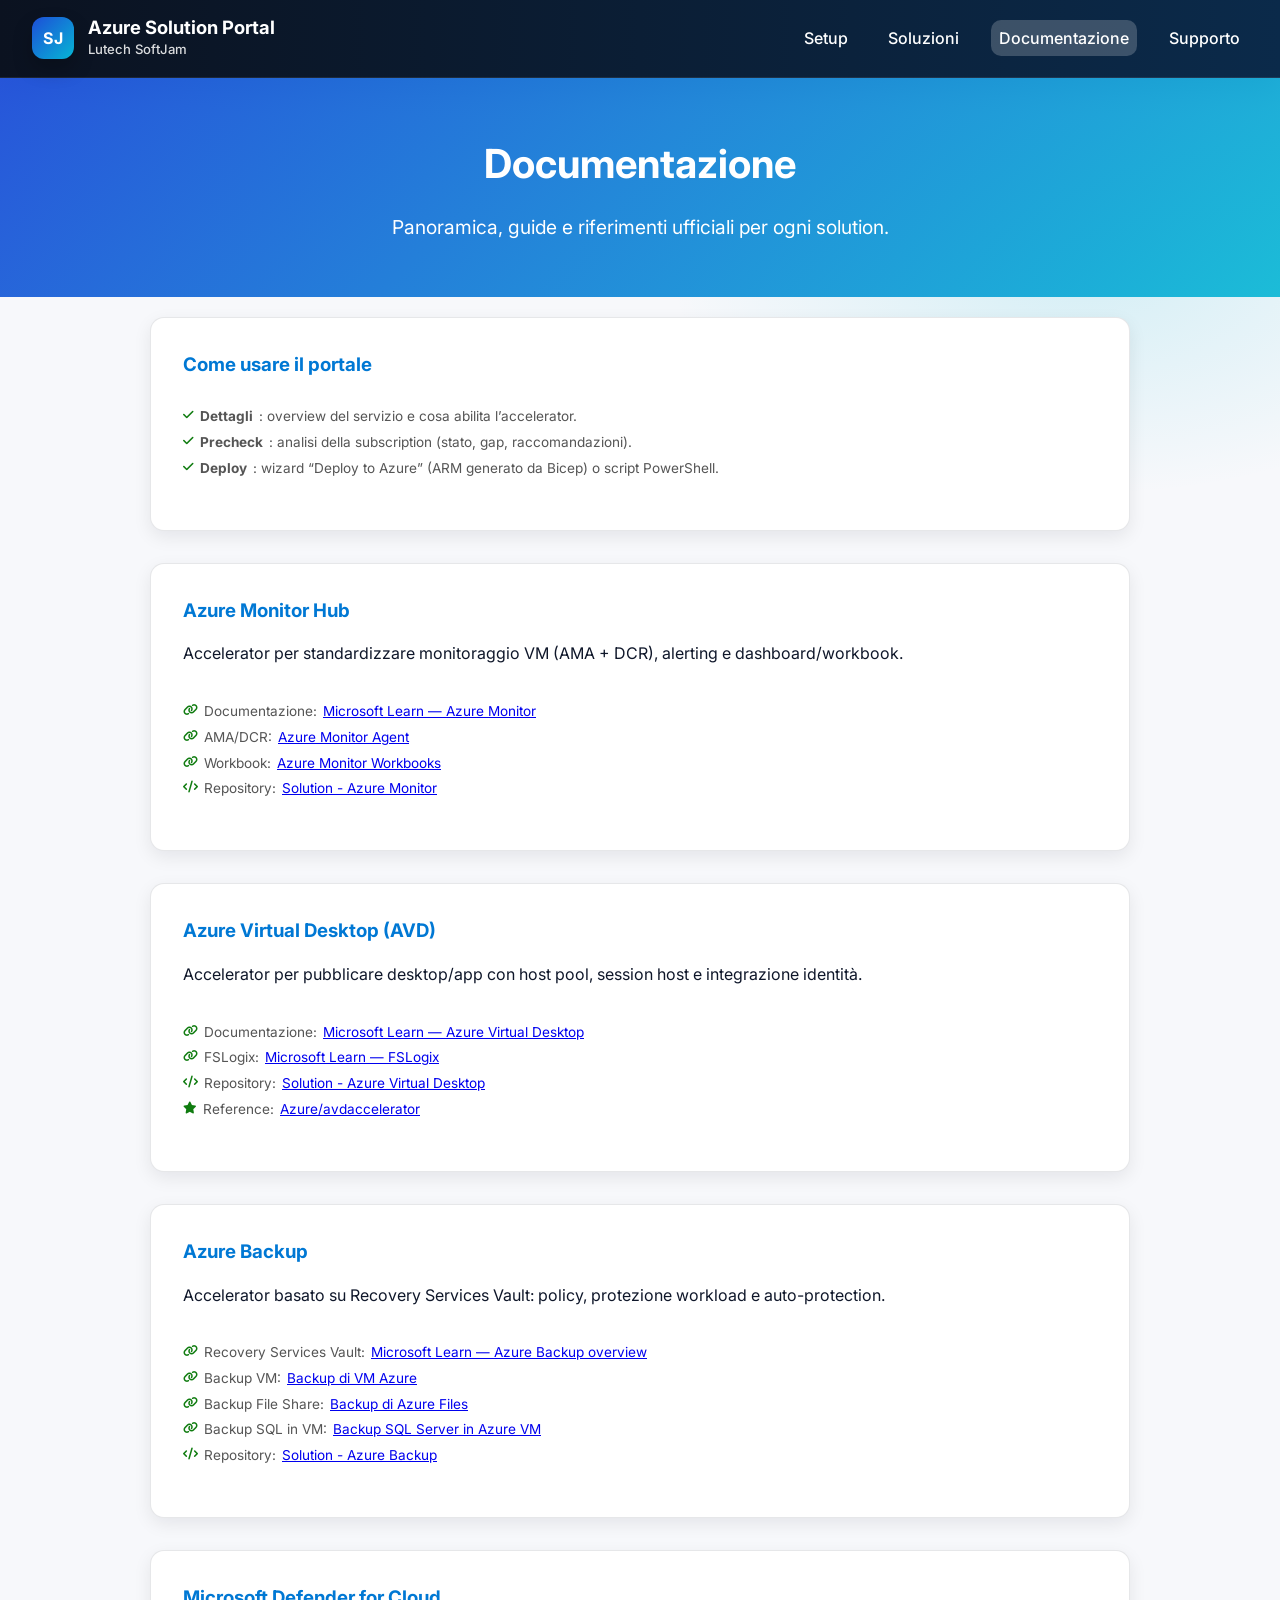
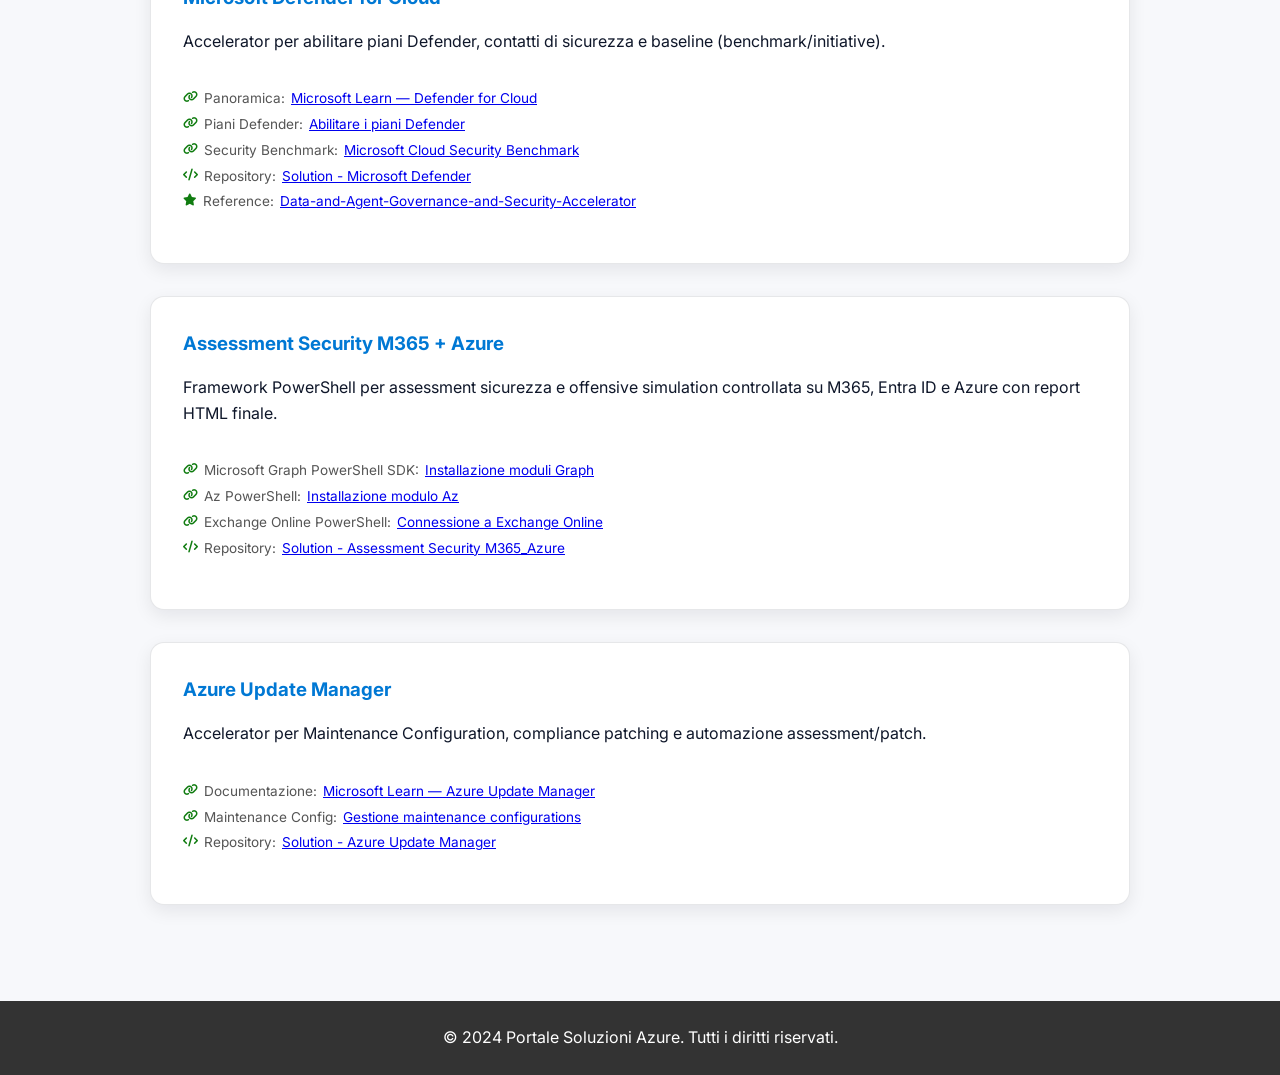
==== commit 020118eb: "Add Assessment Security M365 Azure solution to portal" ====
--- a/Azure Solution Portal/Frontend/documentation.html
+++ b/Azure Solution Portal/Frontend/documentation.html
@@ -90,6 +90,17 @@
                     </ul>
                 </div>
 
+                <div class="solution-card" id="assessment-security-m365-azure">
+                    <h3>Assessment Security M365 + Azure</h3>
+                    <p>Framework PowerShell per assessment sicurezza e offensive simulation controllata su M365, Entra ID e Azure con report HTML finale.</p>
+                    <ul class="solution-features">
+                        <li><i class="fas fa-link"></i> Microsoft Graph PowerShell SDK: <a target="_blank" href="https://learn.microsoft.com/powershell/microsoftgraph/installation">Installazione moduli Graph</a></li>
+                        <li><i class="fas fa-link"></i> Az PowerShell: <a target="_blank" href="https://learn.microsoft.com/powershell/azure/install-azps-windows">Installazione modulo Az</a></li>
+                        <li><i class="fas fa-link"></i> Exchange Online PowerShell: <a target="_blank" href="https://learn.microsoft.com/powershell/exchange/connect-to-exchange-online-powershell">Connessione a Exchange Online</a></li>
+                        <li><i class="fas fa-code"></i> Repository: <a target="_blank" href="https://github.com/fabiozappa1990x/Azure-Solution-Portal/tree/main/Solution%20-%20Assessment%20Security%20M365_Azure">Solution - Assessment Security M365_Azure</a></li>
+                    </ul>
+                </div>
+
                 <div class="solution-card" id="update-manager">
                     <h3>Azure Update Manager</h3>
                     <p>Accelerator per Maintenance Configuration, compliance patching e automazione assessment/patch.</p>
@@ -97,17 +108,6 @@
                         <li><i class="fas fa-link"></i> Documentazione: <a target="_blank" href="https://learn.microsoft.com/azure/update-manager/overview">Microsoft Learn — Azure Update Manager</a></li>
                         <li><i class="fas fa-link"></i> Maintenance Config: <a target="_blank" href="https://learn.microsoft.com/azure/update-manager/manage-maintenance-configurations">Gestione maintenance configurations</a></li>
                         <li><i class="fas fa-code"></i> Repository: <a target="_blank" href="https://github.com/fabiozappa1990x/Azure-Solution-Portal/tree/main/Solution%20-%20Azure%20Update%20Manager">Solution - Azure Update Manager</a></li>
-                    </ul>
-                </div>
-
-                <div class="solution-card" id="zero-trust">
-                    <h3>Zero Trust Assessment (Entra ID)</h3>
-                    <p>Assessment tenant-scoped (senza deploy) per valutare posture e gap Zero Trust tramite Microsoft Graph.</p>
-                    <ul class="solution-features">
-                        <li><i class="fas fa-link"></i> Zero Trust: <a target="_blank" href="https://www.microsoft.com/security/business/zero-trust">Microsoft Zero Trust</a></li>
-                        <li><i class="fas fa-link"></i> Guidance: <a target="_blank" href="https://learn.microsoft.com/security/zero-trust/">Microsoft Learn — Zero Trust guidance</a></li>
-                        <li><i class="fas fa-link"></i> Assessment: <a target="_blank" href="https://www.ictpower.it/guide/microsoft-zero-trust-assessment.htm">ICT Power — Microsoft Zero Trust Assessment</a></li>
-                        <li><i class="fas fa-link"></i> Microsoft Graph: <a target="_blank" href="https://learn.microsoft.com/graph/overview">Microsoft Learn — Microsoft Graph</a></li>
                     </ul>
                 </div>
 
--- a/Azure Solution Portal/Frontend/styles.css
+++ b/Azure Solution Portal/Frontend/styles.css
@@ -404,6 +404,102 @@
 
 .btn-link:hover {
     background-color: rgba(0, 120, 212, 0.1);
+}
+
+/* ==============================
+   Subscription Picker (Setup/Precheck)
+   ============================== */
+.sub-picker {
+    margin-top: 10px;
+    border: 1px solid var(--border-color);
+    border-radius: 10px;
+    background: #fff;
+    overflow: hidden;
+}
+
+.sub-picker-header {
+    padding: 10px 12px;
+    border-bottom: 1px solid var(--border-color);
+    background: var(--light-bg);
+    display: flex;
+    gap: 10px;
+    align-items: center;
+    justify-content: space-between;
+    flex-wrap: wrap;
+}
+
+.sub-picker-title {
+    font-weight: 600;
+}
+
+.sub-picker-search {
+    display: flex;
+    align-items: center;
+    gap: 8px;
+    flex: 1 1 320px;
+    max-width: 520px;
+}
+
+.sub-picker-search input {
+    width: 100%;
+    padding: 10px 12px;
+    border: 1px solid #ddd;
+    border-radius: 8px;
+    font-size: 0.95rem;
+}
+
+.sub-picker-body {
+    max-height: 220px;
+    overflow: auto;
+    padding: 6px 12px;
+}
+
+.sub-item {
+    display: flex;
+    gap: 10px;
+    align-items: flex-start;
+    padding: 10px 8px;
+    border-bottom: 1px solid rgba(0,0,0,0.06);
+}
+
+.sub-item:last-child {
+    border-bottom: none;
+}
+
+.sub-item input[type="checkbox"] {
+    margin-top: 3px;
+    transform: scale(1.05);
+}
+
+.sub-meta {
+    display: flex;
+    flex-direction: column;
+    gap: 2px;
+}
+
+.sub-name {
+    font-weight: 600;
+}
+
+.sub-id {
+    font-size: 0.85rem;
+    color: #666;
+    font-family: ui-monospace, SFMono-Regular, Menlo, Monaco, Consolas, "Liberation Mono", "Courier New", monospace;
+}
+
+.sub-picker-actions {
+    display: flex;
+    gap: 10px;
+    flex-wrap: wrap;
+    padding: 12px;
+    border-top: 1px solid var(--border-color);
+    background: #fff;
+}
+
+.sub-picker-note {
+    padding: 0 12px 12px 12px;
+    color: #666;
+    font-size: 0.9rem;
 }
 
 /* Loading Spinner */
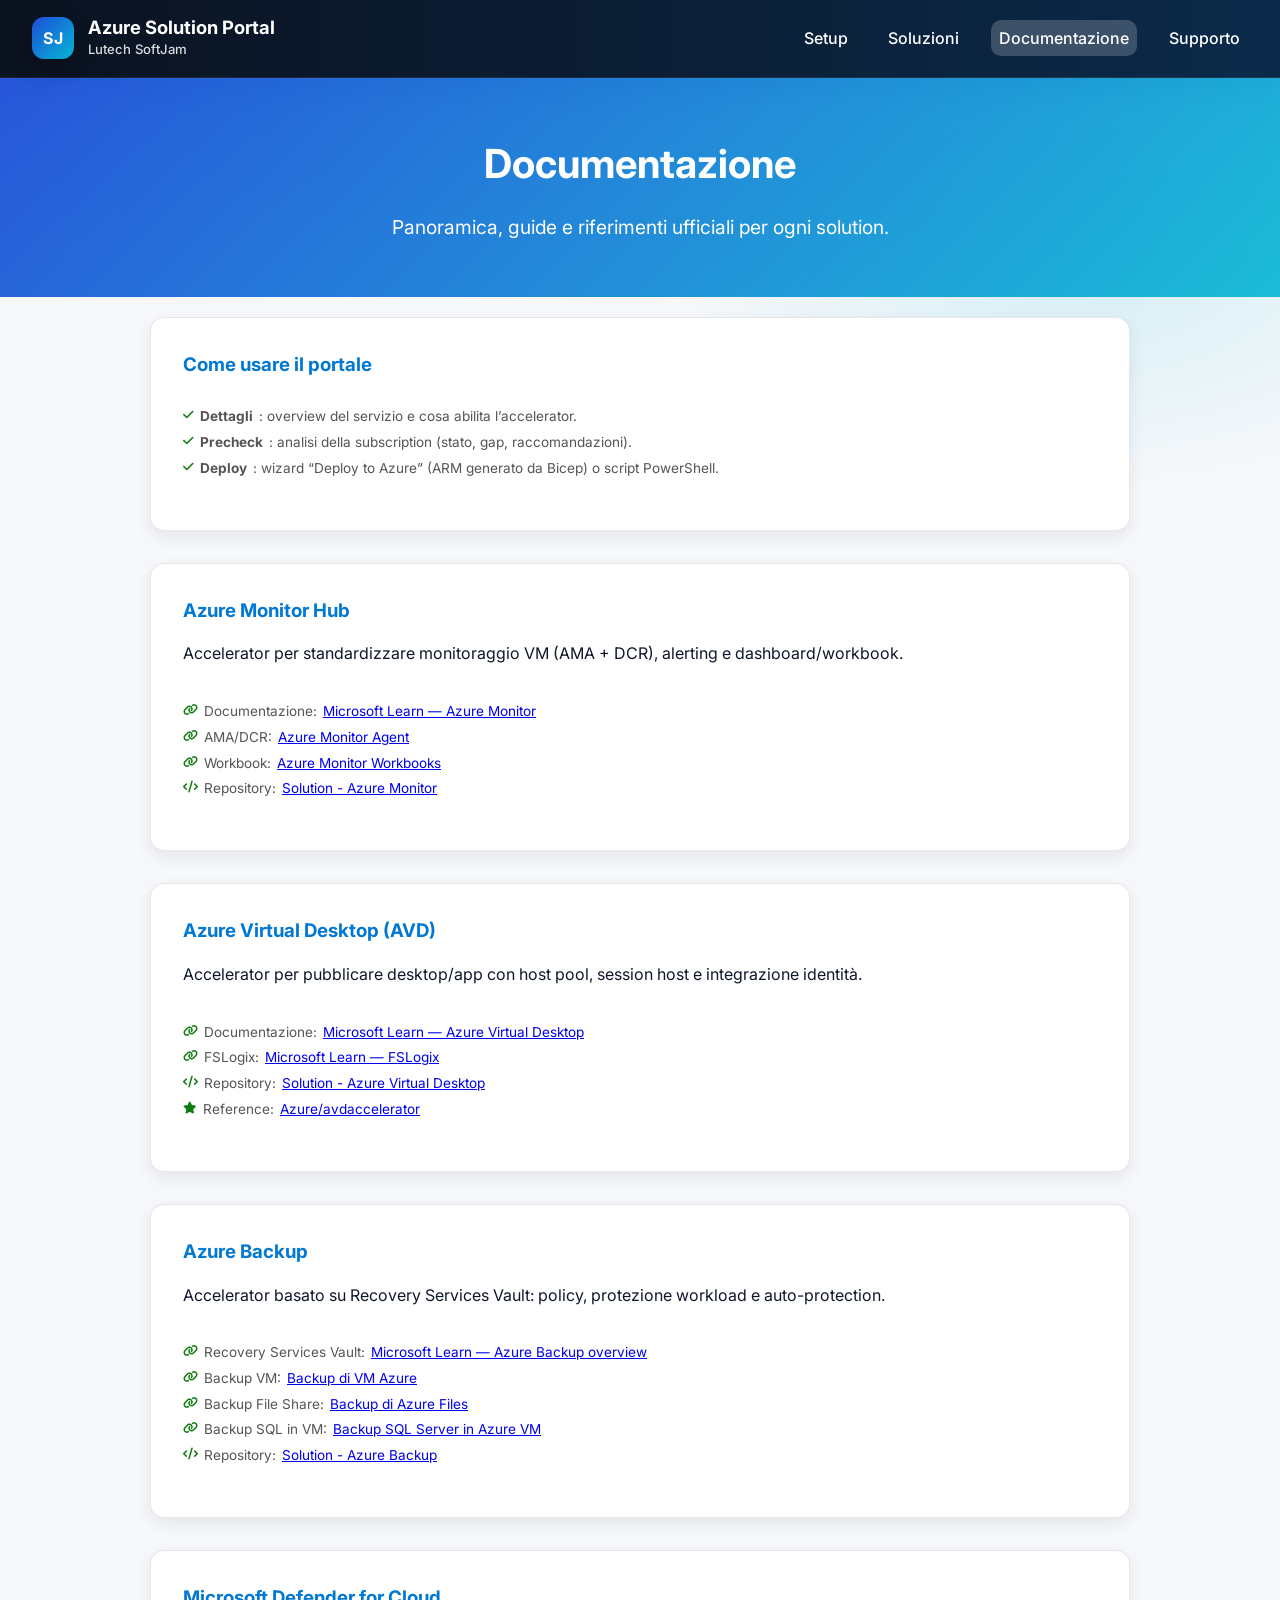
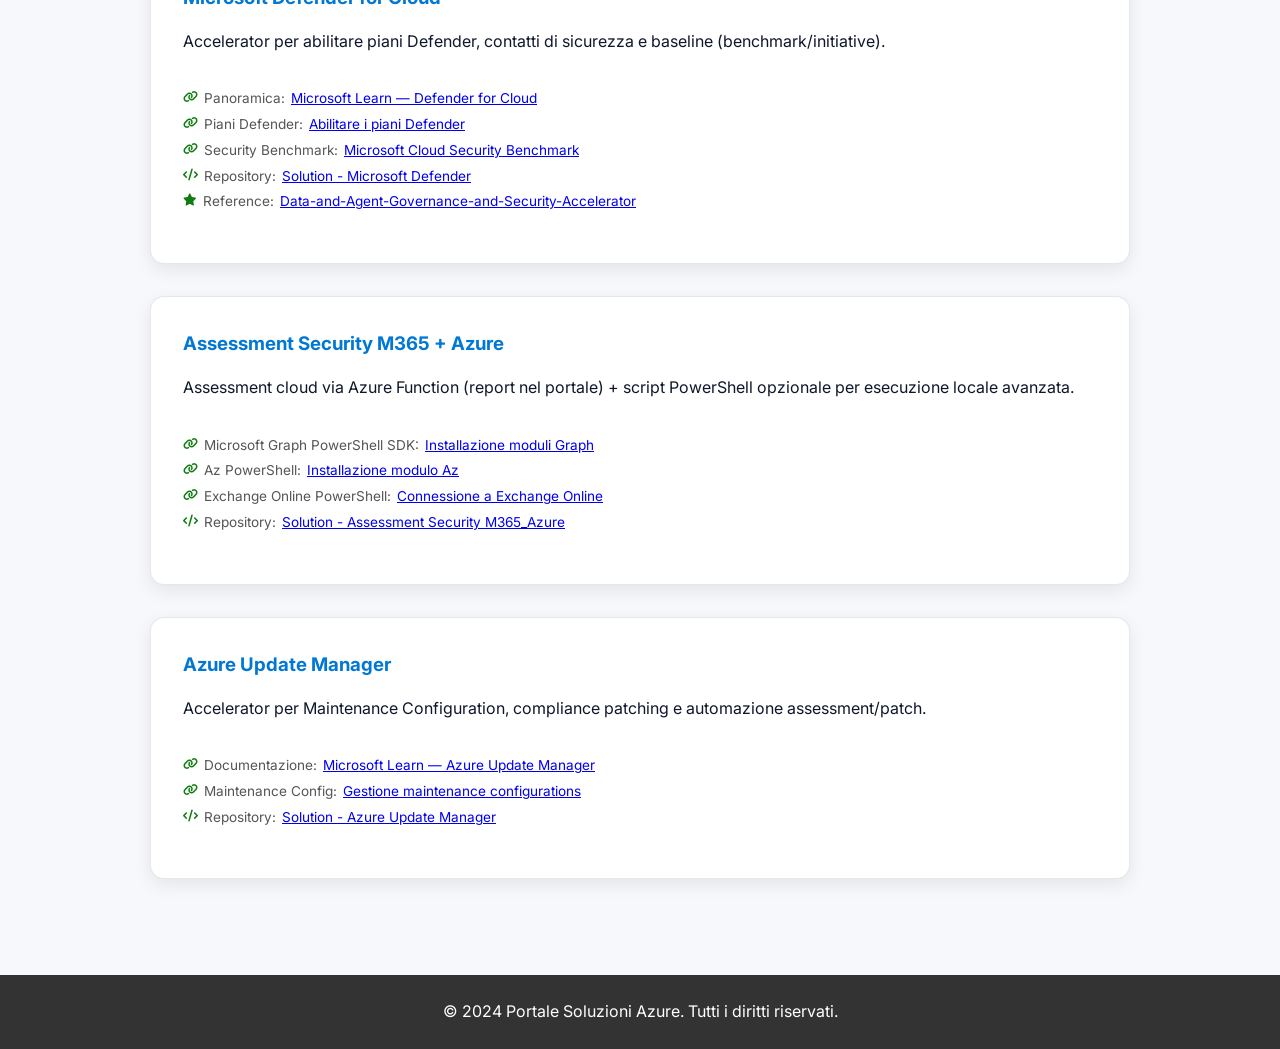
==== commit 81ae9819: "Enable cloud assessment endpoint for M365 Azure security solution" ====
--- a/Azure Solution Portal/Frontend/documentation.html
+++ b/Azure Solution Portal/Frontend/documentation.html
@@ -92,7 +92,7 @@
 
                 <div class="solution-card" id="assessment-security-m365-azure">
                     <h3>Assessment Security M365 + Azure</h3>
-                    <p>Framework PowerShell per assessment sicurezza e offensive simulation controllata su M365, Entra ID e Azure con report HTML finale.</p>
+                    <p>Assessment cloud via Azure Function (report nel portale) + script PowerShell opzionale per esecuzione locale avanzata.</p>
                     <ul class="solution-features">
                         <li><i class="fas fa-link"></i> Microsoft Graph PowerShell SDK: <a target="_blank" href="https://learn.microsoft.com/powershell/microsoftgraph/installation">Installazione moduli Graph</a></li>
                         <li><i class="fas fa-link"></i> Az PowerShell: <a target="_blank" href="https://learn.microsoft.com/powershell/azure/install-azps-windows">Installazione modulo Az</a></li>
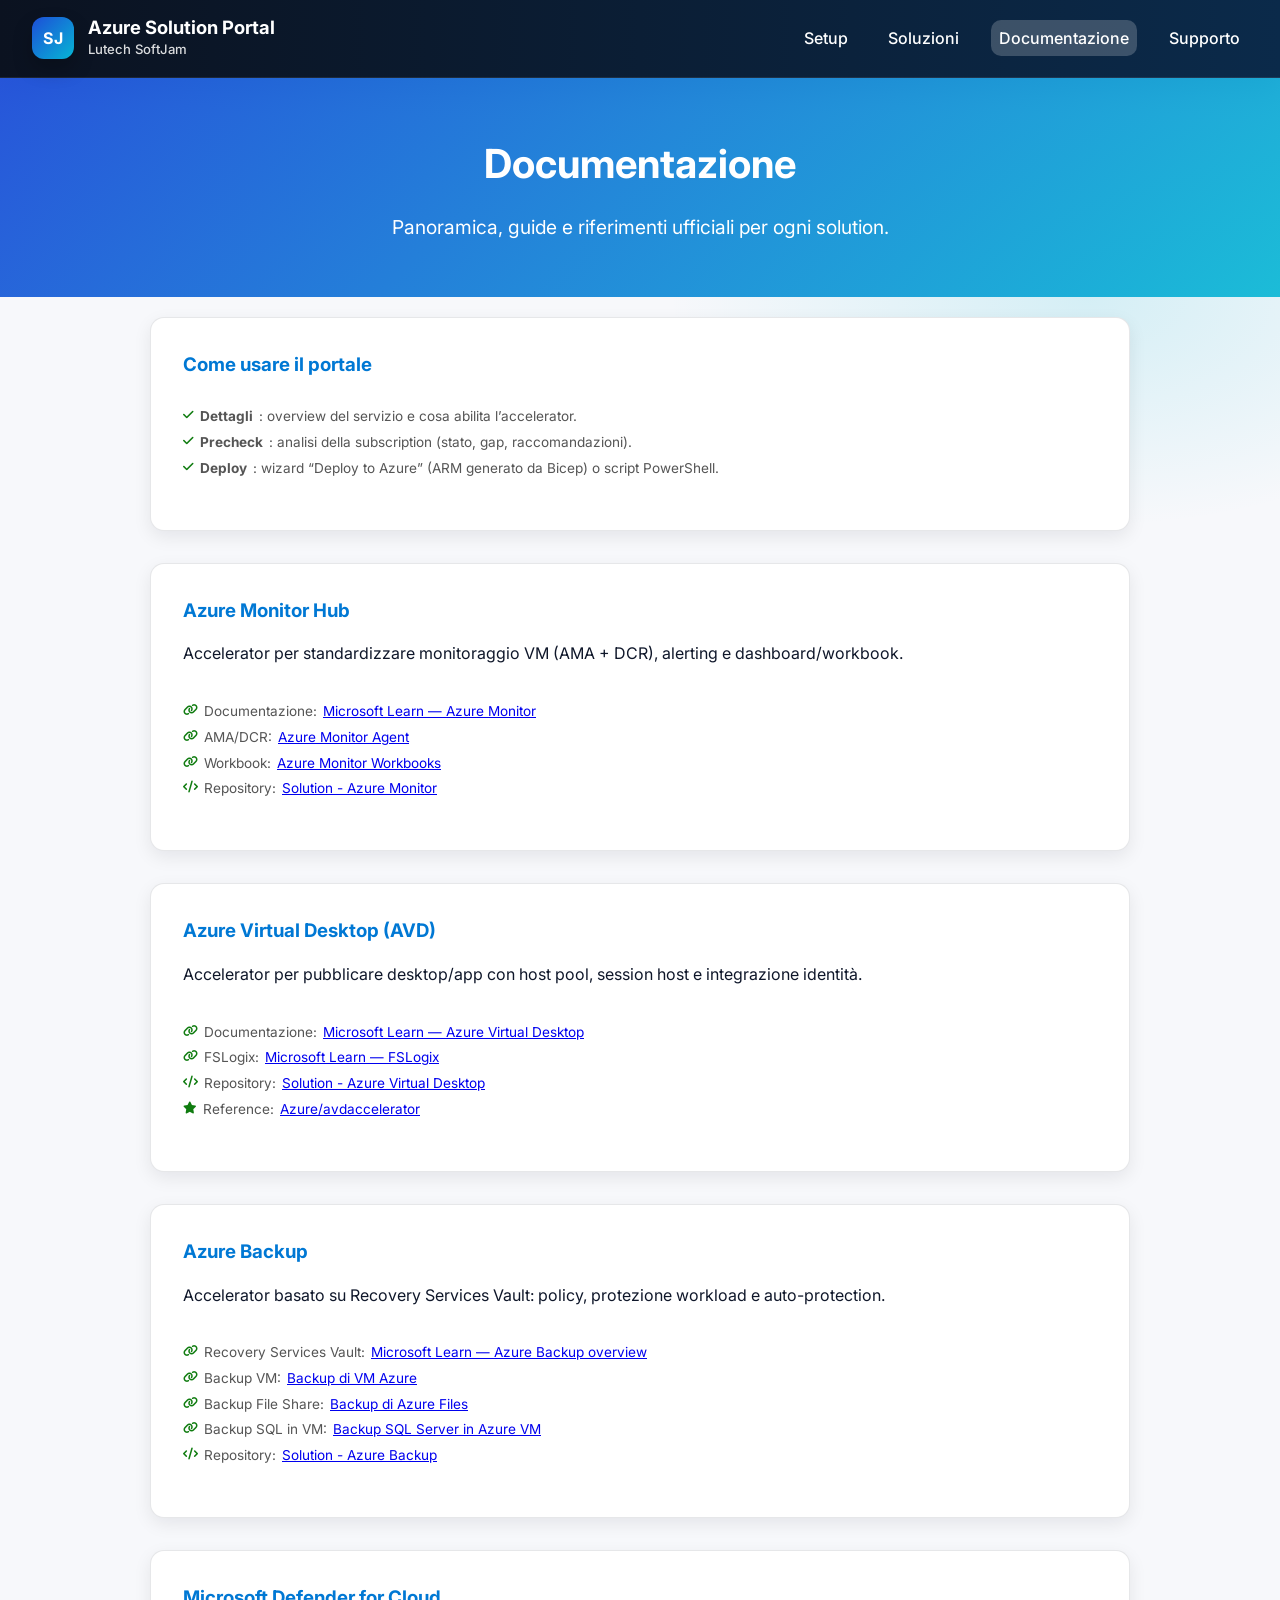
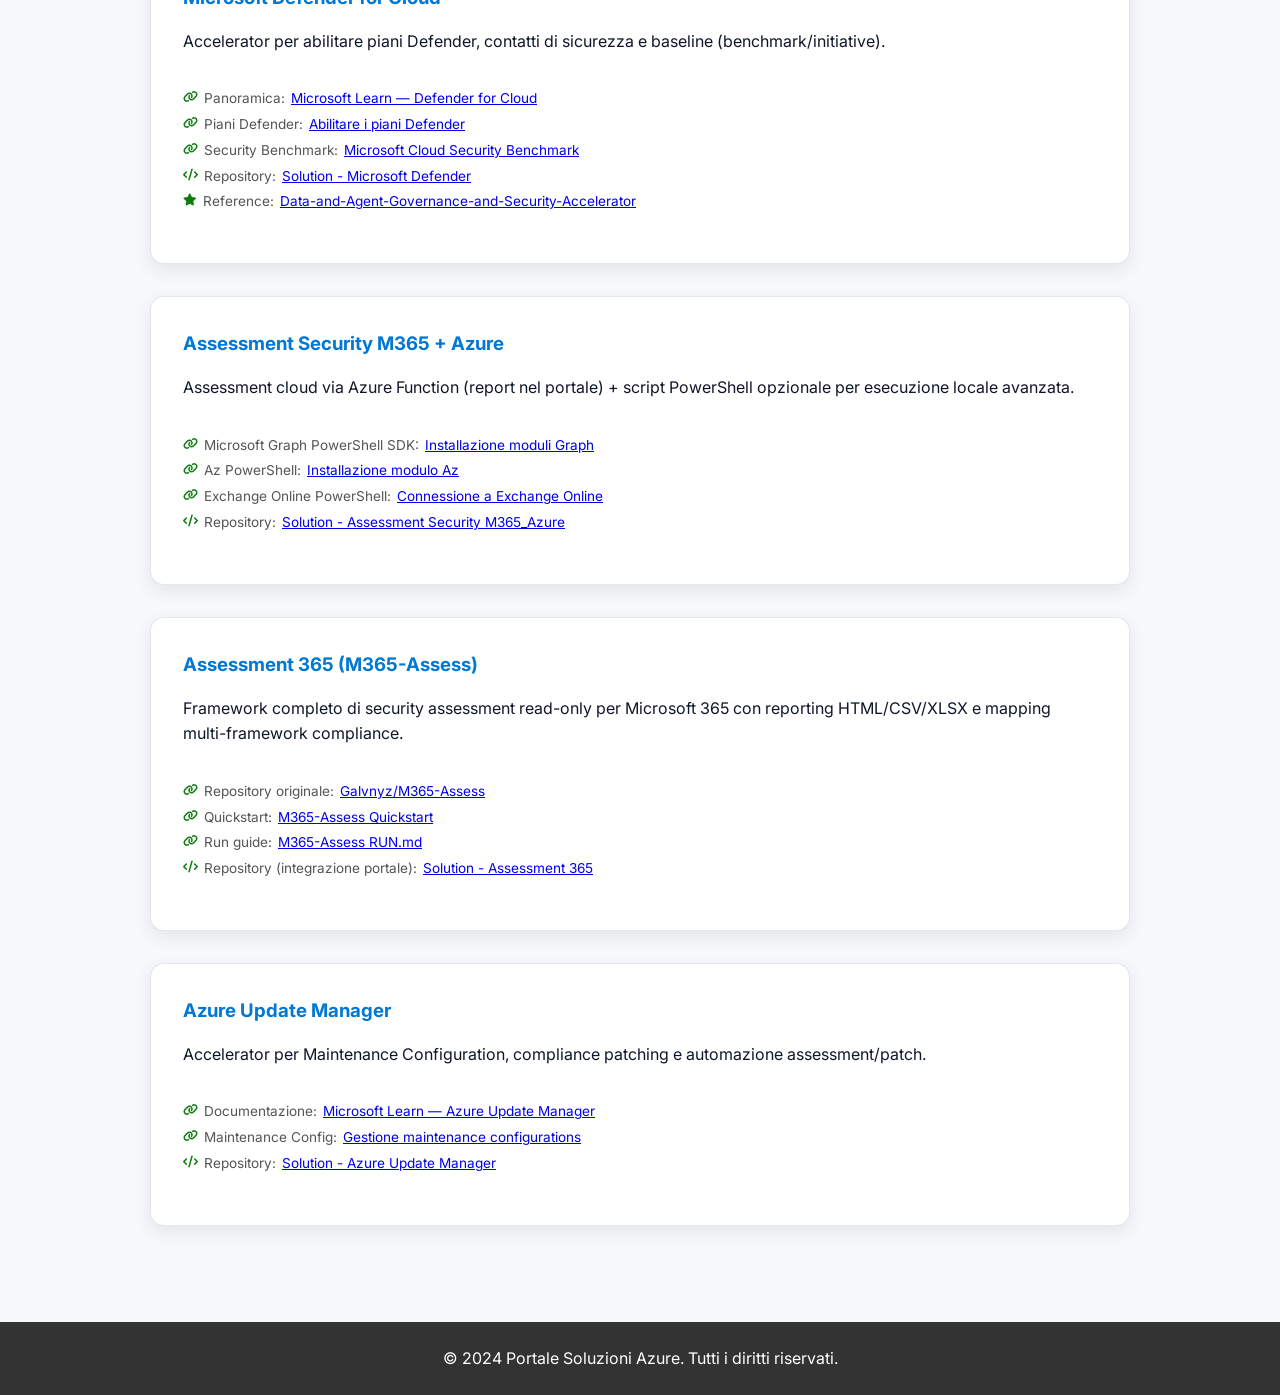
==== commit 3d6f902b: "Integrate M365-Assess as new Assessment 365 solution" ====
--- a/Azure Solution Portal/Frontend/documentation.html
+++ b/Azure Solution Portal/Frontend/documentation.html
@@ -101,6 +101,17 @@
                     </ul>
                 </div>
 
+                <div class="solution-card" id="assessment-365">
+                    <h3>Assessment 365 (M365-Assess)</h3>
+                    <p>Framework completo di security assessment read-only per Microsoft 365 con reporting HTML/CSV/XLSX e mapping multi-framework compliance.</p>
+                    <ul class="solution-features">
+                        <li><i class="fas fa-link"></i> Repository originale: <a target="_blank" href="https://github.com/Galvnyz/M365-Assess">Galvnyz/M365-Assess</a></li>
+                        <li><i class="fas fa-link"></i> Quickstart: <a target="_blank" href="https://github.com/Galvnyz/M365-Assess/blob/main/docs/QUICKSTART.md">M365-Assess Quickstart</a></li>
+                        <li><i class="fas fa-link"></i> Run guide: <a target="_blank" href="https://github.com/Galvnyz/M365-Assess/blob/main/docs/RUN.md">M365-Assess RUN.md</a></li>
+                        <li><i class="fas fa-code"></i> Repository (integrazione portale): <a target="_blank" href="https://github.com/fabiozappa1990x/Azure-Solution-Portal/tree/main/Solution%20-%20Assessment%20365">Solution - Assessment 365</a></li>
+                    </ul>
+                </div>
+
                 <div class="solution-card" id="update-manager">
                     <h3>Azure Update Manager</h3>
                     <p>Accelerator per Maintenance Configuration, compliance patching e automazione assessment/patch.</p>
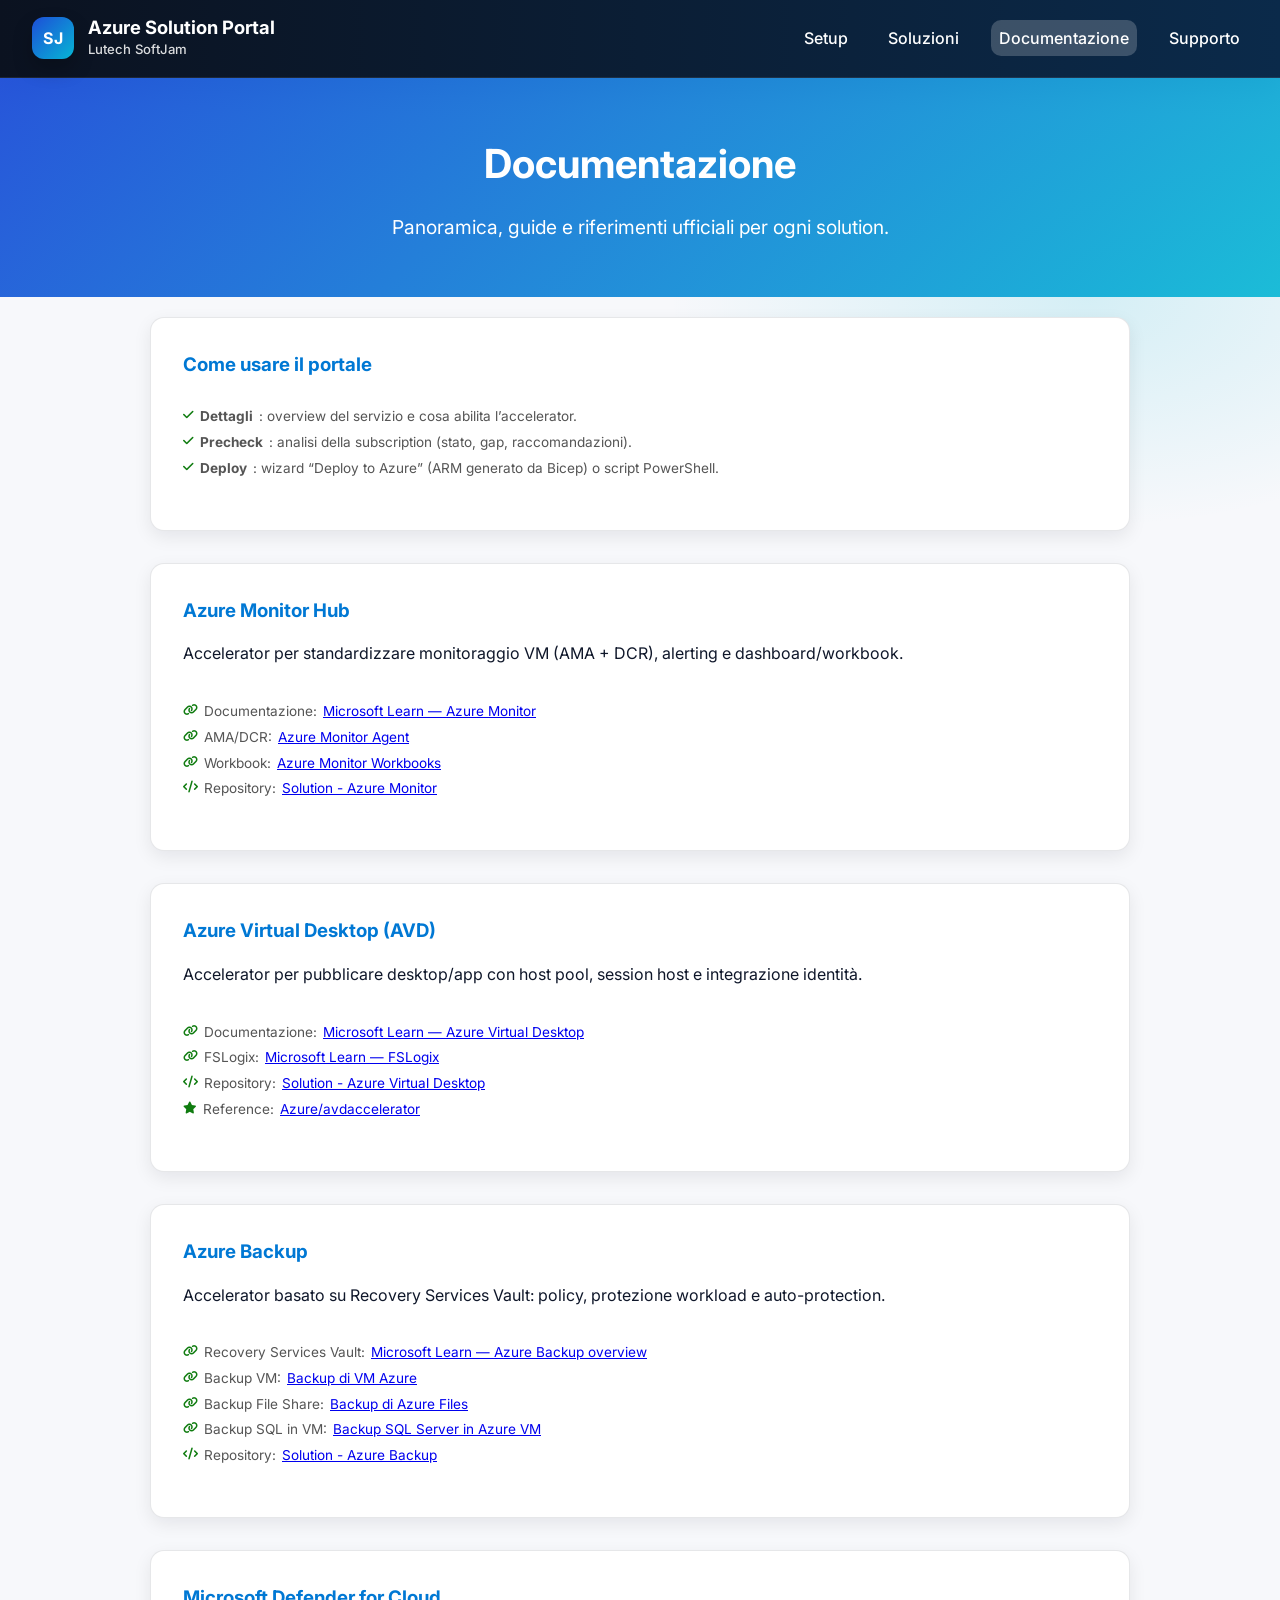
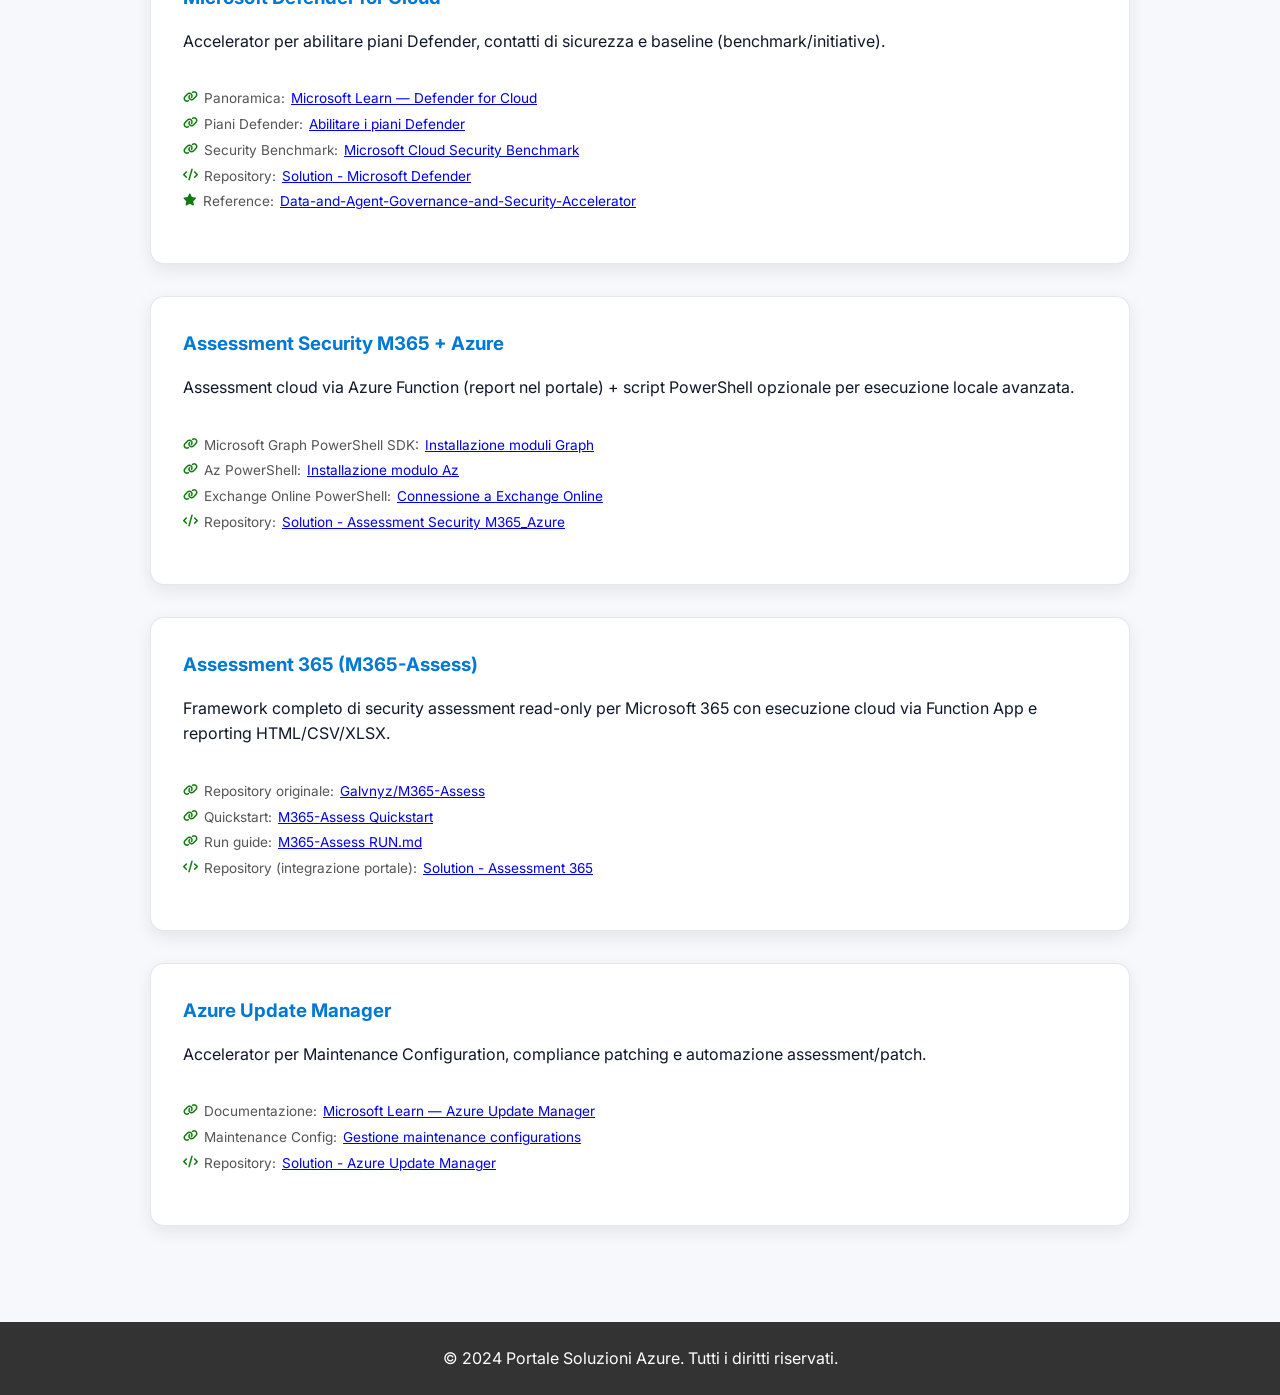
==== commit 37e58c7a: "Add cloud Execute Assessment flow for Assessment 365 solution" ====
--- a/Azure Solution Portal/Frontend/documentation.html
+++ b/Azure Solution Portal/Frontend/documentation.html
@@ -103,7 +103,7 @@
 
                 <div class="solution-card" id="assessment-365">
                     <h3>Assessment 365 (M365-Assess)</h3>
-                    <p>Framework completo di security assessment read-only per Microsoft 365 con reporting HTML/CSV/XLSX e mapping multi-framework compliance.</p>
+                    <p>Framework completo di security assessment read-only per Microsoft 365 con esecuzione cloud via Function App e reporting HTML/CSV/XLSX.</p>
                     <ul class="solution-features">
                         <li><i class="fas fa-link"></i> Repository originale: <a target="_blank" href="https://github.com/Galvnyz/M365-Assess">Galvnyz/M365-Assess</a></li>
                         <li><i class="fas fa-link"></i> Quickstart: <a target="_blank" href="https://github.com/Galvnyz/M365-Assess/blob/main/docs/QUICKSTART.md">M365-Assess Quickstart</a></li>
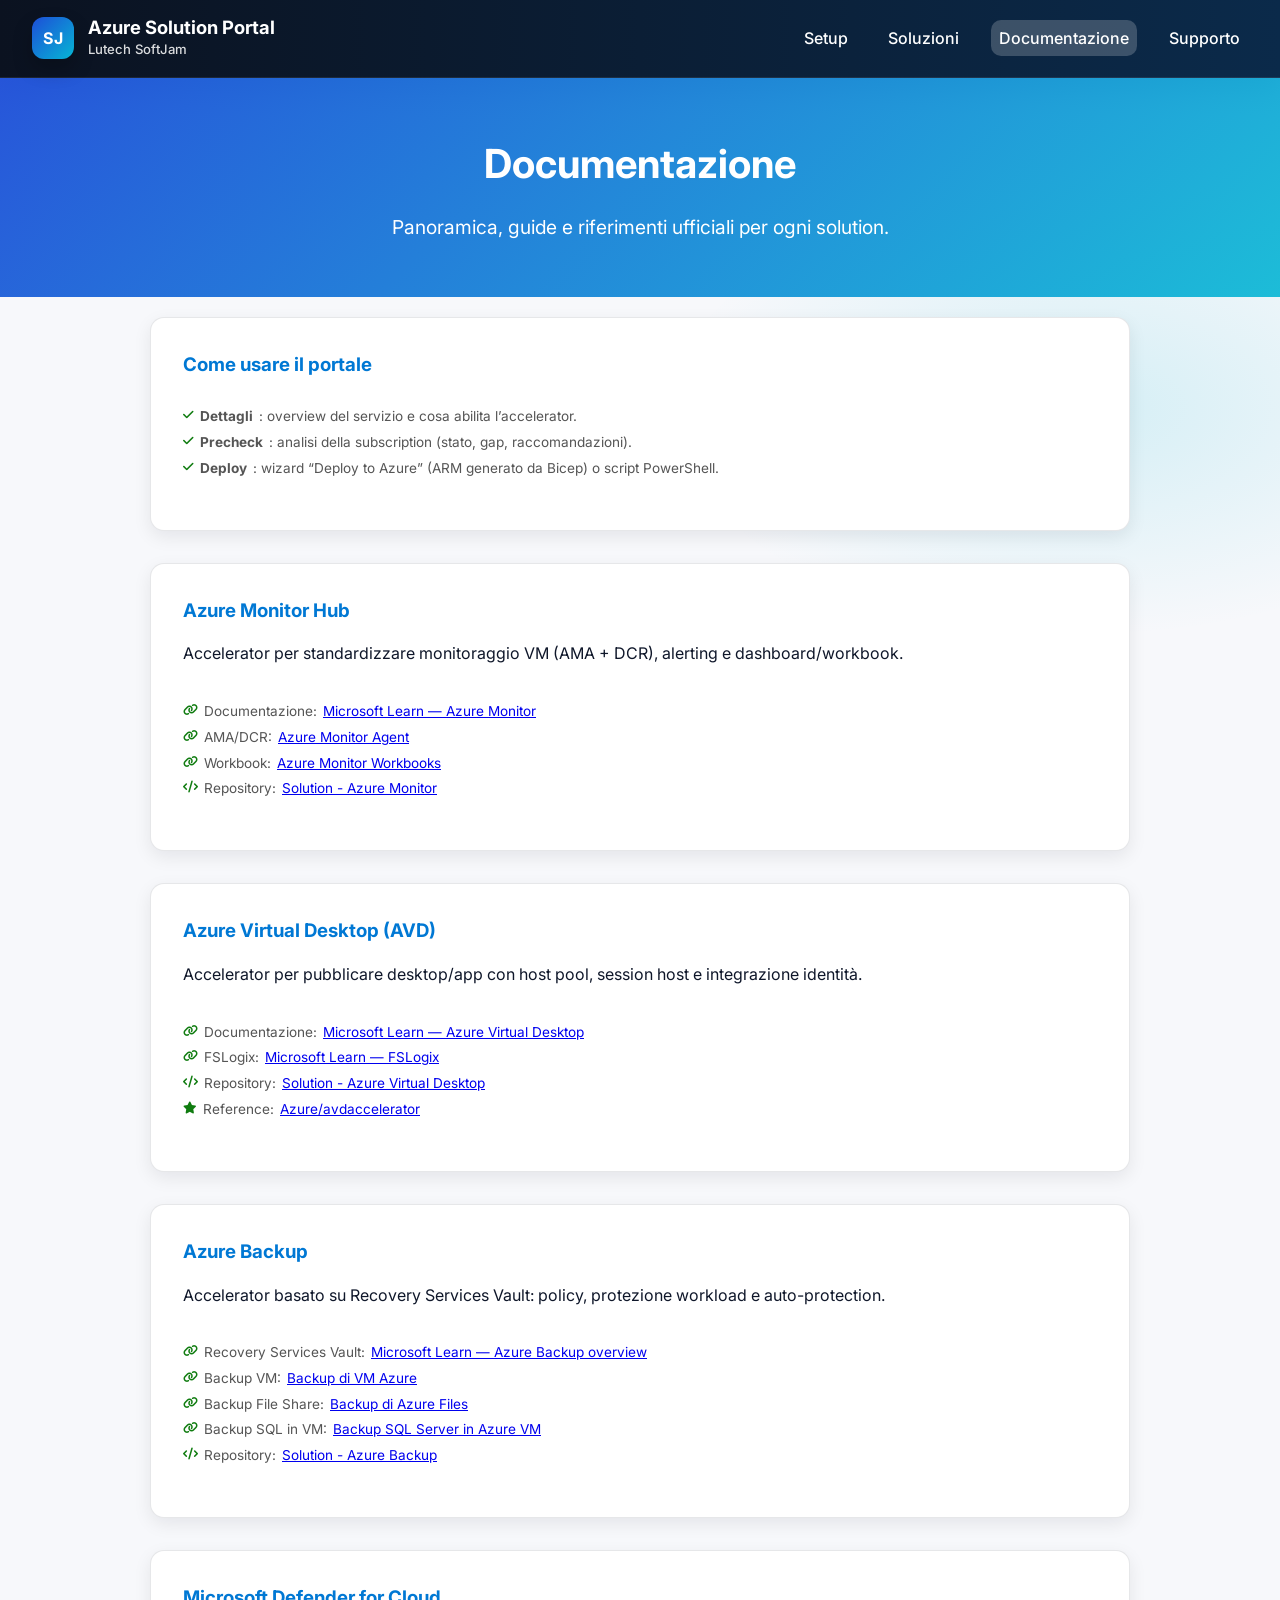
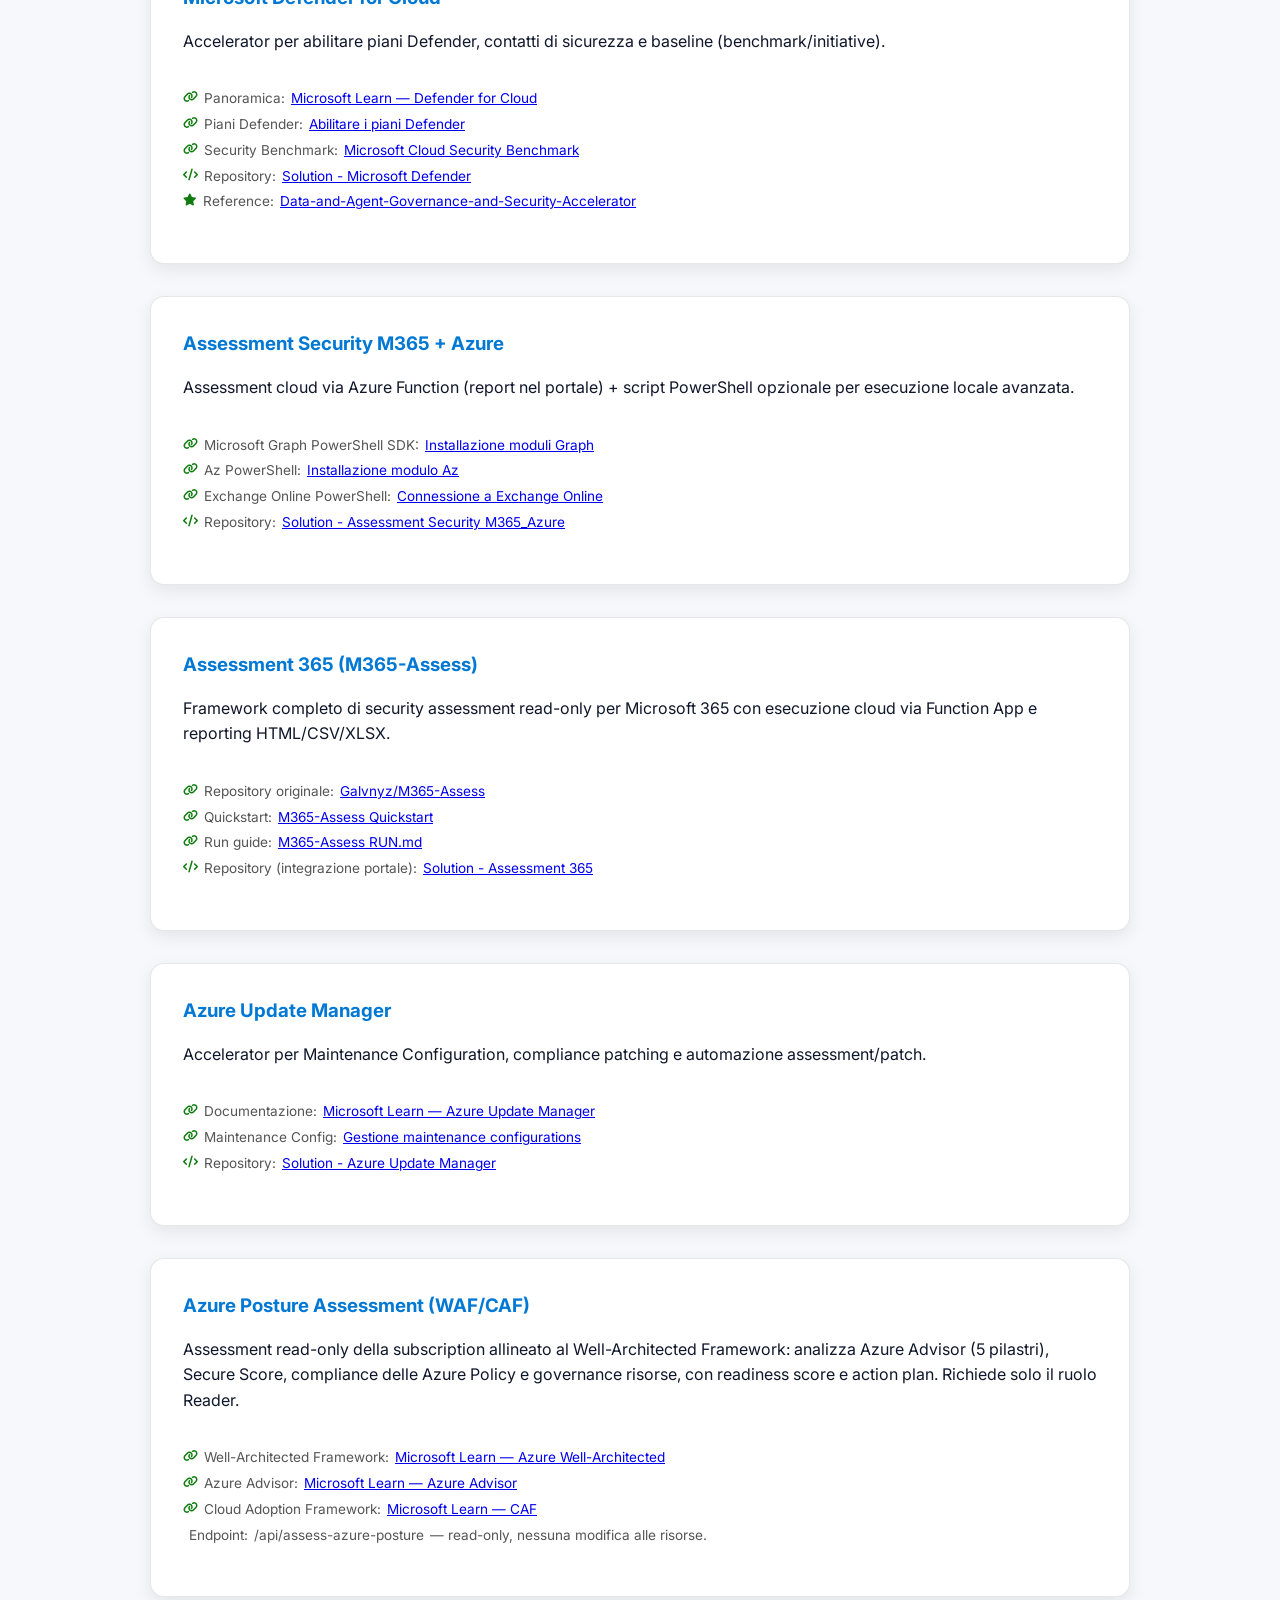
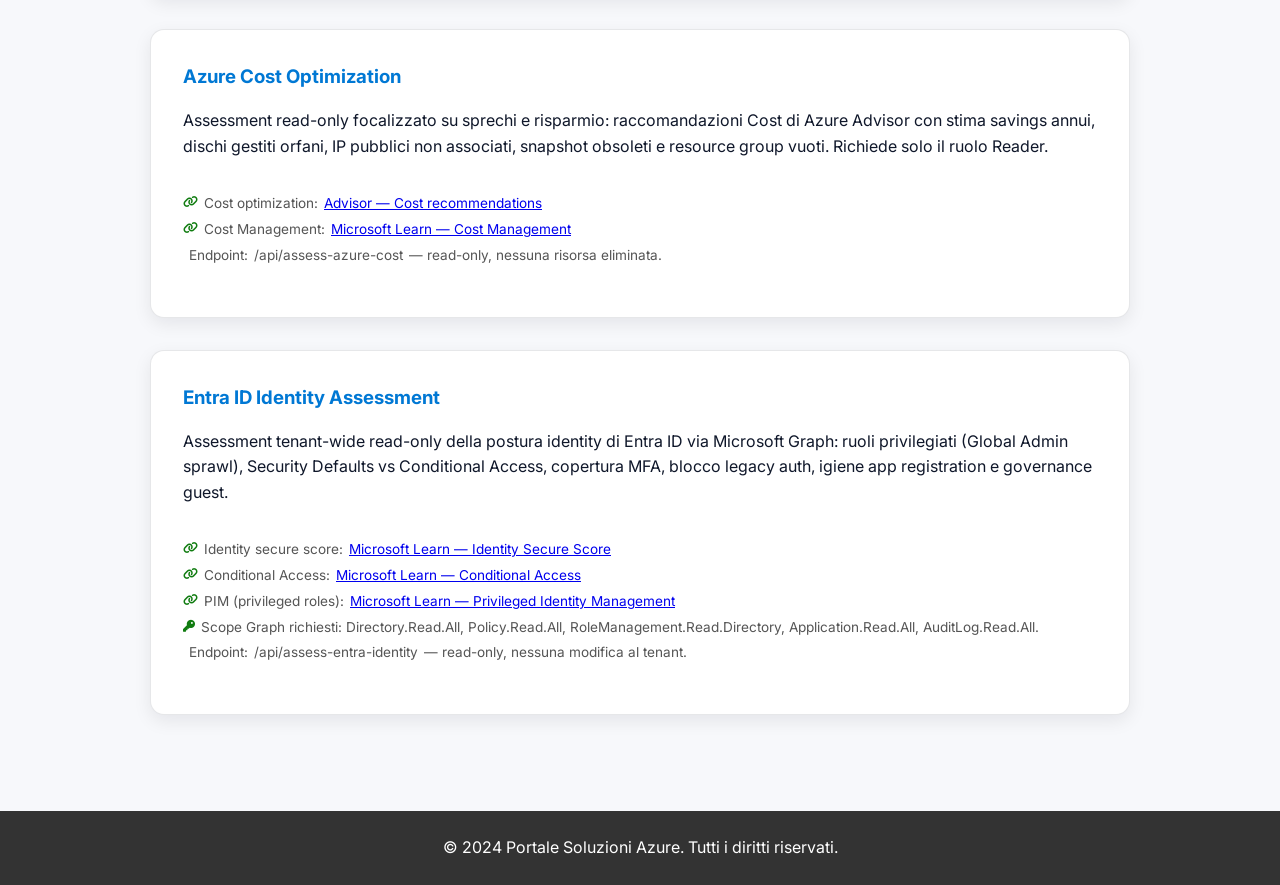
==== commit d5777a12: "feat: 3 nuove soluzioni Assessment (Azure Posture WAF/CAF, Cost, Entra ID) Aggiunge tre assessment r" ====
--- a/Azure Solution Portal/Frontend/documentation.html
+++ b/Azure Solution Portal/Frontend/documentation.html
@@ -122,6 +122,39 @@
                     </ul>
                 </div>
 
+                <div class="solution-card" id="azure-posture">
+                    <h3>Azure Posture Assessment (WAF/CAF)</h3>
+                    <p>Assessment read-only della subscription allineato al Well-Architected Framework: analizza Azure Advisor (5 pilastri), Secure Score, compliance delle Azure Policy e governance risorse, con readiness score e action plan. Richiede solo il ruolo Reader.</p>
+                    <ul class="solution-features">
+                        <li><i class="fas fa-link"></i> Well-Architected Framework: <a target="_blank" href="https://learn.microsoft.com/azure/well-architected/">Microsoft Learn — Azure Well-Architected</a></li>
+                        <li><i class="fas fa-link"></i> Azure Advisor: <a target="_blank" href="https://learn.microsoft.com/azure/advisor/advisor-overview">Microsoft Learn — Azure Advisor</a></li>
+                        <li><i class="fas fa-link"></i> Cloud Adoption Framework: <a target="_blank" href="https://learn.microsoft.com/azure/cloud-adoption-framework/">Microsoft Learn — CAF</a></li>
+                        <li><i class="fas fa-shield-halved"></i> Endpoint: <code>/api/assess-azure-posture</code> — read-only, nessuna modifica alle risorse.</li>
+                    </ul>
+                </div>
+
+                <div class="solution-card" id="azure-cost">
+                    <h3>Azure Cost Optimization</h3>
+                    <p>Assessment read-only focalizzato su sprechi e risparmio: raccomandazioni Cost di Azure Advisor con stima savings annui, dischi gestiti orfani, IP pubblici non associati, snapshot obsoleti e resource group vuoti. Richiede solo il ruolo Reader.</p>
+                    <ul class="solution-features">
+                        <li><i class="fas fa-link"></i> Cost optimization: <a target="_blank" href="https://learn.microsoft.com/azure/advisor/advisor-reference-cost-recommendations">Advisor — Cost recommendations</a></li>
+                        <li><i class="fas fa-link"></i> Cost Management: <a target="_blank" href="https://learn.microsoft.com/azure/cost-management-billing/">Microsoft Learn — Cost Management</a></li>
+                        <li><i class="fas fa-shield-halved"></i> Endpoint: <code>/api/assess-azure-cost</code> — read-only, nessuna risorsa eliminata.</li>
+                    </ul>
+                </div>
+
+                <div class="solution-card" id="entra-identity">
+                    <h3>Entra ID Identity Assessment</h3>
+                    <p>Assessment tenant-wide read-only della postura identity di Entra ID via Microsoft Graph: ruoli privilegiati (Global Admin sprawl), Security Defaults vs Conditional Access, copertura MFA, blocco legacy auth, igiene app registration e governance guest.</p>
+                    <ul class="solution-features">
+                        <li><i class="fas fa-link"></i> Identity secure score: <a target="_blank" href="https://learn.microsoft.com/entra/identity/monitoring-health/concept-identity-secure-score">Microsoft Learn — Identity Secure Score</a></li>
+                        <li><i class="fas fa-link"></i> Conditional Access: <a target="_blank" href="https://learn.microsoft.com/entra/identity/conditional-access/">Microsoft Learn — Conditional Access</a></li>
+                        <li><i class="fas fa-link"></i> PIM (privileged roles): <a target="_blank" href="https://learn.microsoft.com/entra/id-governance/privileged-identity-management/pim-configure">Microsoft Learn — Privileged Identity Management</a></li>
+                        <li><i class="fas fa-key"></i> Scope Graph richiesti: Directory.Read.All, Policy.Read.All, RoleManagement.Read.Directory, Application.Read.All, AuditLog.Read.All.</li>
+                        <li><i class="fas fa-shield-halved"></i> Endpoint: <code>/api/assess-entra-identity</code> — read-only, nessuna modifica al tenant.</li>
+                    </ul>
+                </div>
+
             </div>
         </section>
     </main>
